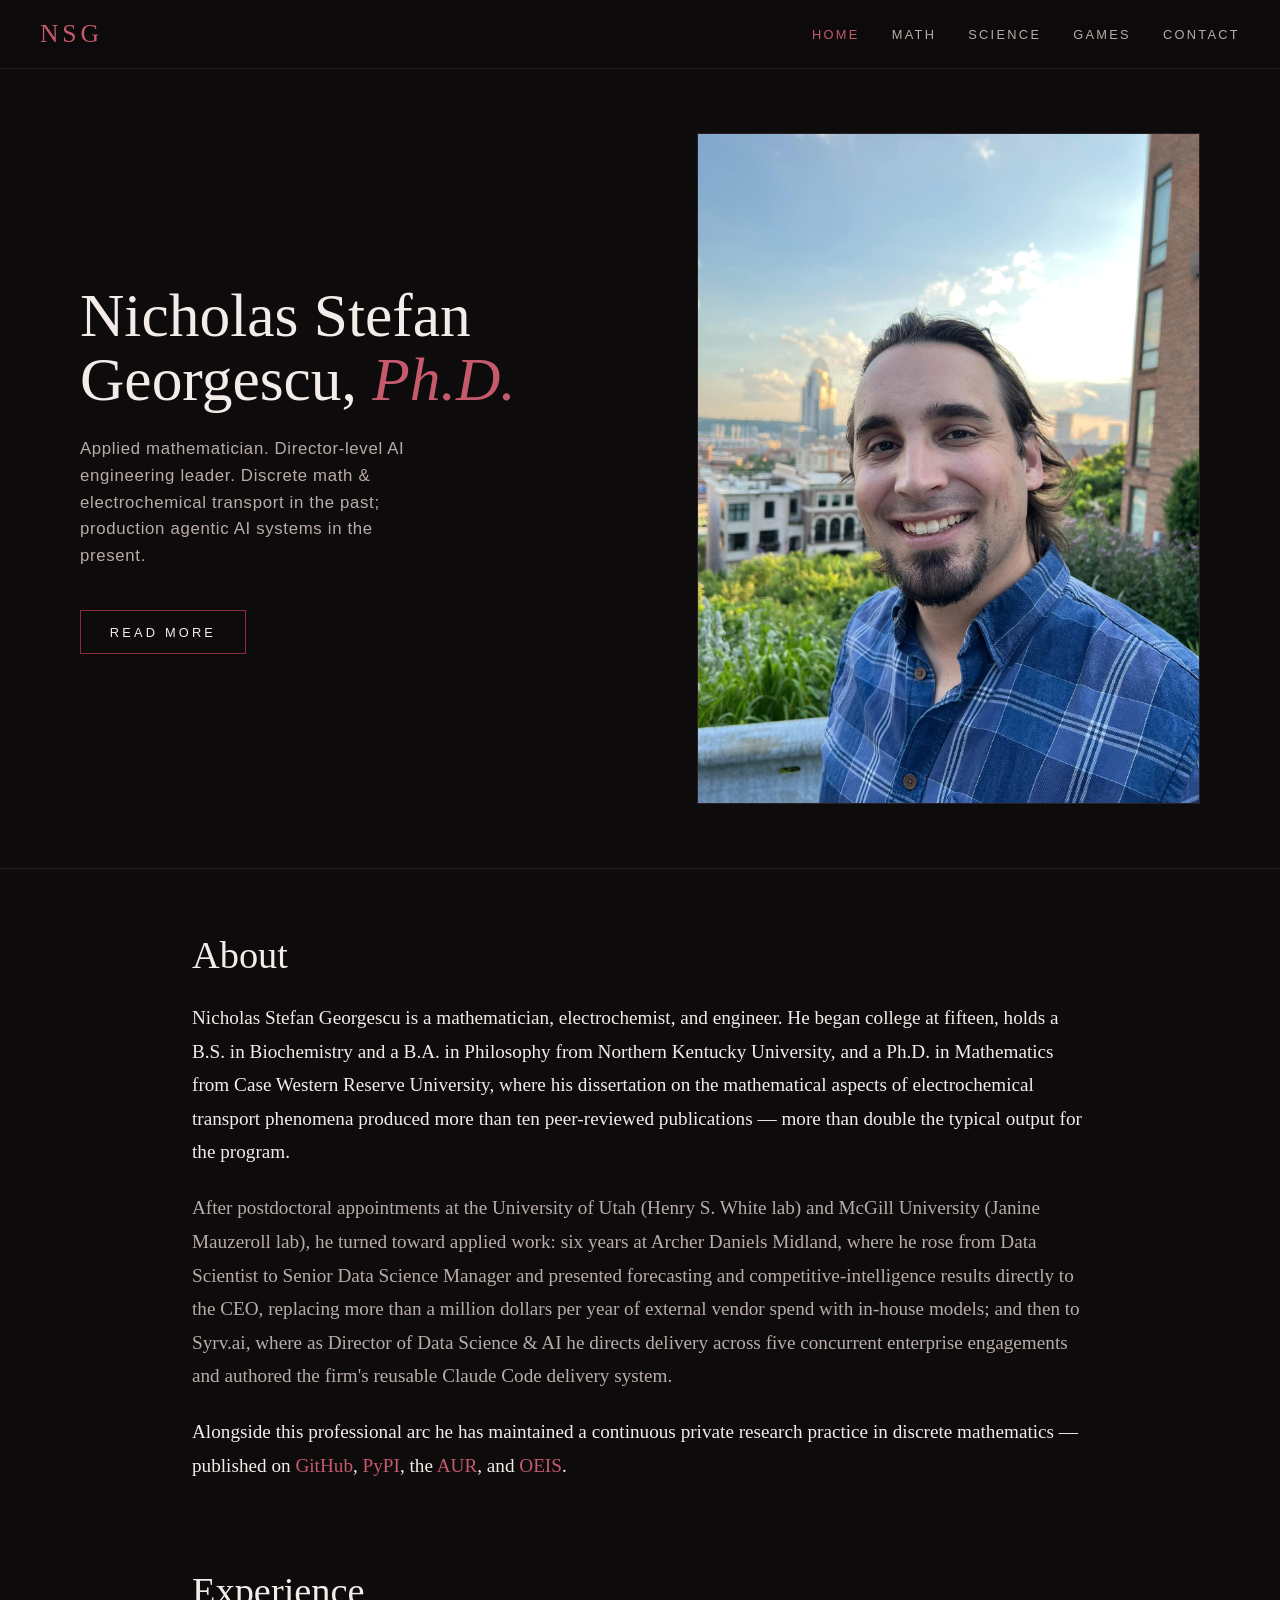
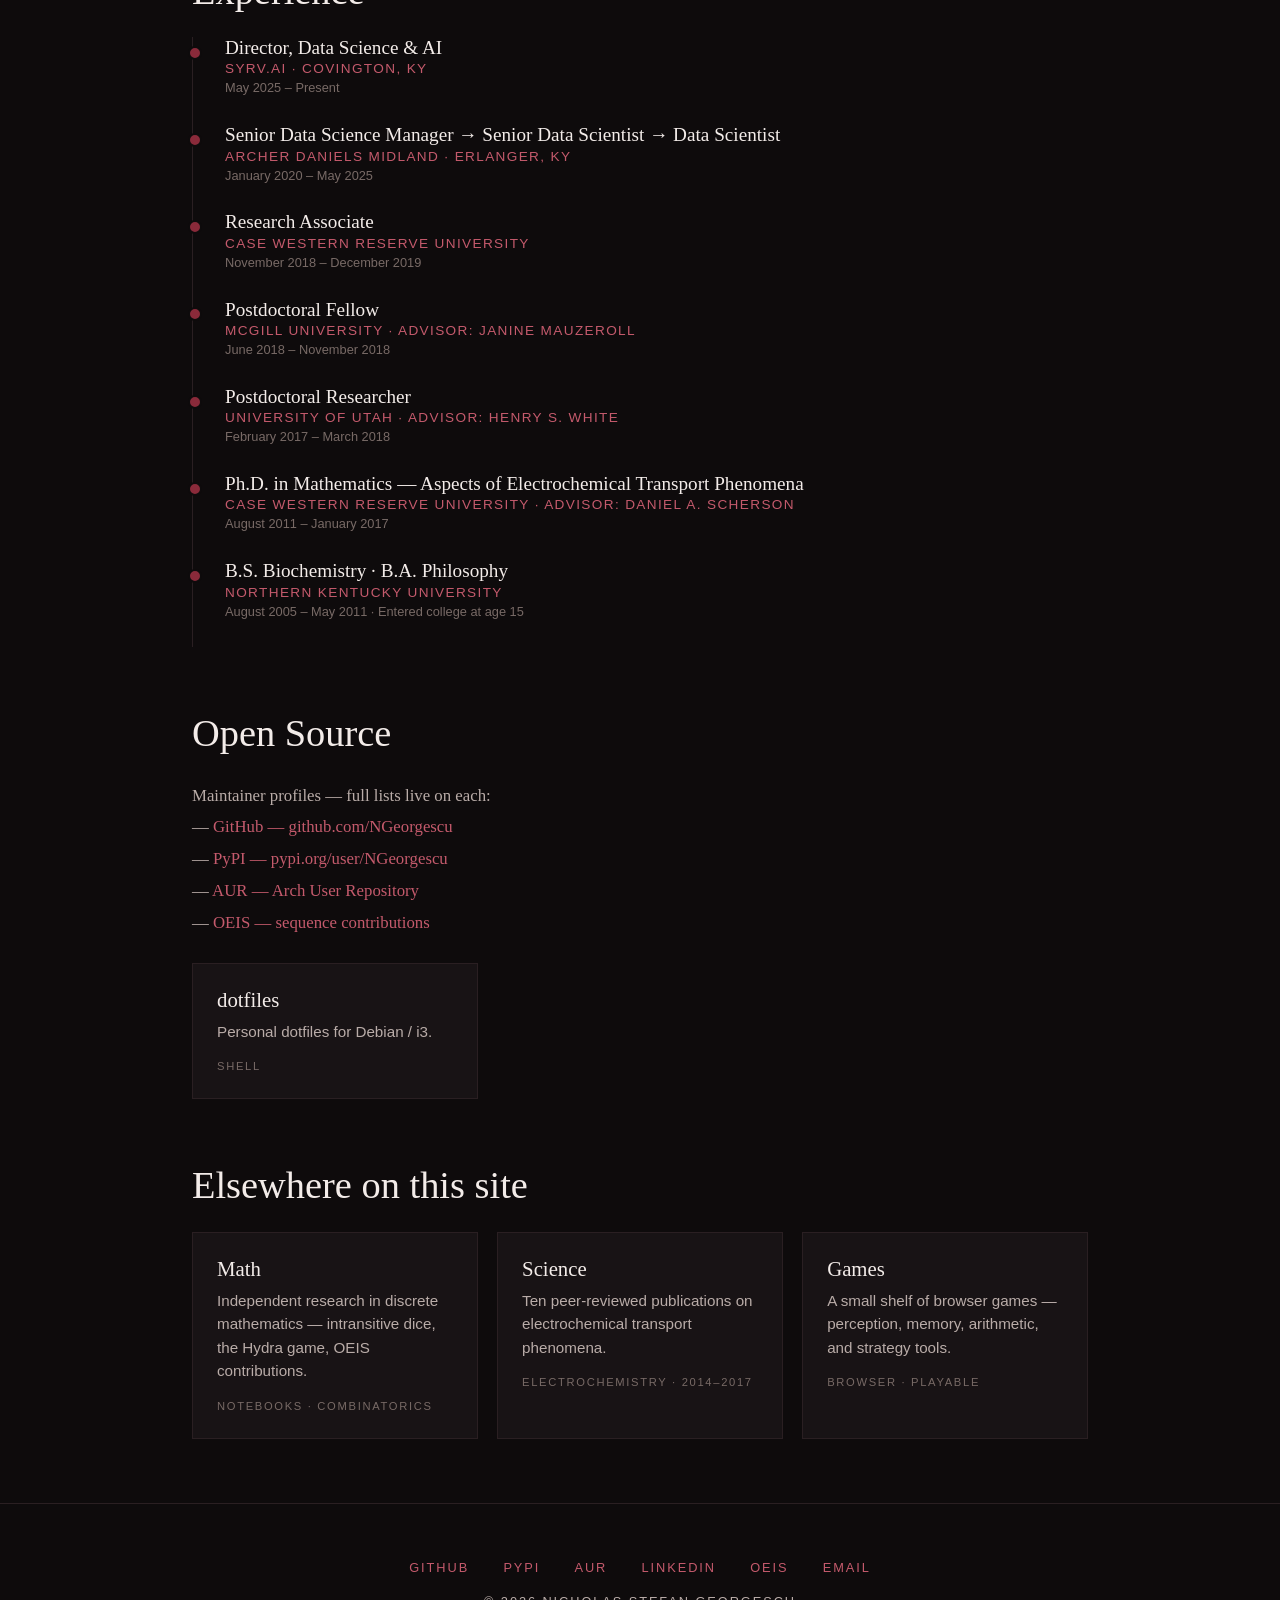
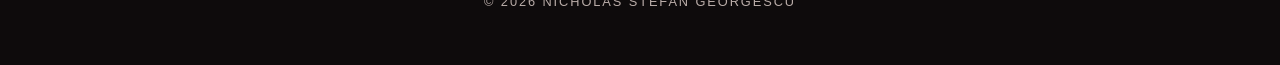
==== index.html @ 2b10d3ab "Restructure: front page = resume; math, science split to own pages - Front page is now hero + About " ====
<!DOCTYPE html>
<html lang="en">
<head>
<meta charset="UTF-8" />
<meta name="viewport" content="width=device-width, initial-scale=1.0" />
<title>Nicholas Stefan Georgescu, Ph.D.</title>
<link rel="stylesheet" href="style.css">
</head>
<body>

<nav class="top">
  <a href="/" class="logo">NSG</a>
  <ul>
    <li><a href="/" class="active">Home</a></li>
    <li><a href="math.html">Math</a></li>
    <li><a href="science.html">Science</a></li>
    <li><a href="games/">Games</a></li>
    <li><a href="#contact">Contact</a></li>
  </ul>
</nav>

<section class="hero">
  <div class="hero-text">
    <h1>Nicholas Stefan Georgescu, <em>Ph.D.</em></h1>
    <p class="tagline">
      Applied mathematician. Director-level AI engineering leader.
      Discrete math &amp; electrochemical transport in the past;
      production agentic AI systems in the present.
    </p>
    <a class="cta" href="#about">Read More</a>
  </div>
  <div class="hero-portrait"><img src="profile_pic_nsg.jpg" alt="Nicholas Stefan Georgescu"></div>
</section>

<section class="content bio" id="about">
  <h2 class="section-title">About</h2>
  <p>
    Nicholas Stefan Georgescu is a mathematician, electrochemist, and engineer.
    He began college at fifteen, holds a B.S. in Biochemistry and a B.A. in Philosophy
    from Northern Kentucky University, and a Ph.D. in Mathematics from Case Western
    Reserve University, where his dissertation on the mathematical aspects of
    electrochemical transport phenomena produced more than ten peer-reviewed
    publications &mdash; more than double the typical output for the program.
  </p>
  <p class="dim">
    After postdoctoral appointments at the University of Utah (Henry S.&nbsp;White lab)
    and McGill University (Janine Mauzeroll lab), he turned toward applied work:
    six years at Archer Daniels Midland, where he rose from Data Scientist to Senior
    Data Science Manager and presented forecasting and competitive-intelligence
    results directly to the CEO, replacing more than a million dollars per year of
    external vendor spend with in-house models; and then to Syrv.ai, where as
    Director of Data Science &amp; AI he directs delivery across five concurrent
    enterprise engagements and authored the firm's reusable Claude Code delivery system.
  </p>
  <p>
    Alongside this professional arc he has maintained a continuous private research
    practice in discrete mathematics &mdash; published on
    <a href="https://github.com/NGeorgescu">GitHub</a>,
    <a href="https://pypi.org/user/NGeorgescu/">PyPI</a>,
    the <a href="https://aur.archlinux.org/packages?SeB=m&K=NGeorgescu">AUR</a>,
    and <a href="https://oeis.org/wiki/User:Nicholas_Stefan_Georgescu">OEIS</a>.
  </p>
</section>

<section class="content" id="experience">
  <h2 class="section-title">Experience</h2>
  <div class="timeline">
    <div class="timeline-item">
      <div class="role">Director, Data Science &amp; AI</div>
      <div class="org">Syrv.ai · Covington, KY</div>
      <div class="when">May 2025 &ndash; Present</div>
    </div>
    <div class="timeline-item">
      <div class="role">Senior Data Science Manager &rarr; Senior Data Scientist &rarr; Data Scientist</div>
      <div class="org">Archer Daniels Midland · Erlanger, KY</div>
      <div class="when">January 2020 &ndash; May 2025</div>
    </div>
    <div class="timeline-item">
      <div class="role">Research Associate</div>
      <div class="org">Case Western Reserve University</div>
      <div class="when">November 2018 &ndash; December 2019</div>
    </div>
    <div class="timeline-item">
      <div class="role">Postdoctoral Fellow</div>
      <div class="org">McGill University · Advisor: Janine Mauzeroll</div>
      <div class="when">June 2018 &ndash; November 2018</div>
    </div>
    <div class="timeline-item">
      <div class="role">Postdoctoral Researcher</div>
      <div class="org">University of Utah · Advisor: Henry S. White</div>
      <div class="when">February 2017 &ndash; March 2018</div>
    </div>
    <div class="timeline-item">
      <div class="role">Ph.D. in Mathematics &mdash; Aspects of Electrochemical Transport Phenomena</div>
      <div class="org">Case Western Reserve University · Advisor: Daniel A. Scherson</div>
      <div class="when">August 2011 &ndash; January 2017</div>
    </div>
    <div class="timeline-item">
      <div class="role">B.S. Biochemistry · B.A. Philosophy</div>
      <div class="org">Northern Kentucky University</div>
      <div class="when">August 2005 &ndash; May 2011 · Entered college at age 15</div>
    </div>
  </div>
</section>

<section class="content" id="opensource">
  <h2 class="section-title">Open Source</h2>
  <p class="profiles">
    Maintainer profiles &mdash; full lists live on each:<br>
    &mdash; <a href="https://github.com/NGeorgescu">GitHub &mdash; github.com/NGeorgescu</a><br>
    &mdash; <a href="https://pypi.org/user/NGeorgescu/">PyPI &mdash; pypi.org/user/NGeorgescu</a><br>
    &mdash; <a href="https://aur.archlinux.org/packages?SeB=m&K=NGeorgescu">AUR &mdash; Arch User Repository</a><br>
    &mdash; <a href="https://oeis.org/wiki/User:Nicholas_Stefan_Georgescu">OEIS &mdash; sequence contributions</a>
  </p>
  <div class="cards">
    <div class="card"><h4><a href="https://github.com/NGeorgescu/dotfiles">dotfiles</a></h4><p>Personal dotfiles for Debian / i3.</p><span class="tag">Shell</span></div>
  </div>
</section>

<section class="content" id="elsewhere">
  <h2 class="section-title">Elsewhere on this site</h2>
  <div class="cards">
    <div class="card">
      <h4><a href="math.html">Math</a></h4>
      <p>Independent research in discrete mathematics &mdash; intransitive dice, the Hydra game, OEIS contributions.</p>
      <span class="tag">Notebooks · Combinatorics</span>
    </div>
    <div class="card">
      <h4><a href="science.html">Science</a></h4>
      <p>Ten peer-reviewed publications on electrochemical transport phenomena.</p>
      <span class="tag">Electrochemistry · 2014&ndash;2017</span>
    </div>
    <div class="card">
      <h4><a href="games/">Games</a></h4>
      <p>A small shelf of browser games &mdash; perception, memory, arithmetic, and strategy tools.</p>
      <span class="tag">Browser · Playable</span>
    </div>
  </div>
</section>

<footer id="contact">
  <div class="socials">
    <a href="https://github.com/NGeorgescu">GitHub</a>
    <a href="https://pypi.org/user/NGeorgescu/">PyPI</a>
    <a href="https://aur.archlinux.org/packages?SeB=m&K=NGeorgescu">AUR</a>
    <a href="https://www.linkedin.com/in/ngeorgescu/">LinkedIn</a>
    <a href="https://oeis.org/wiki/User:Nicholas_Stefan_Georgescu">OEIS</a>
    <a href="mailto:nsgeorgescu@gmail.com">Email</a>
  </div>
  <div>&copy; 2026 Nicholas Stefan Georgescu</div>
</footer>

</body>
</html>
---- style.css ----
:root {
  --bg: #0e0b0c;
  --bg-soft: #161112;
  --bg-card: #181315;
  --fg: #f3ece9;
  --fg-dim: #b9aca8;
  --fg-faint: #786a66;
  --accent: #8a2a3a;
  --accent-soft: #c45a6c;
  --rule: #2a1f22;
  --serif: "Cormorant Garamond", "EB Garamond", Georgia, serif;
  --sans: "Inter", "Helvetica Neue", Arial, sans-serif;
}
* { box-sizing: border-box; margin: 0; padding: 0; }
html { scroll-behavior: smooth; }
body { background: var(--bg); color: var(--fg); font-family: var(--sans); -webkit-font-smoothing: antialiased; }
a { color: var(--accent-soft); text-decoration: none; transition: color 0.15s; }
a:hover { color: var(--fg); }

/* NAV */
nav.top {
  position: sticky; top: 0; z-index: 10;
  display: flex; justify-content: space-between; align-items: center;
  padding: 1.2rem 2.5rem;
  background: rgba(14, 11, 12, 0.9);
  backdrop-filter: blur(10px);
  border-bottom: 1px solid var(--rule);
}
nav.top .logo { font-family: var(--serif); font-size: 1.6rem; letter-spacing: 0.15em; color: var(--accent-soft); }
nav.top ul { list-style: none; display: flex; gap: 2rem; }
nav.top ul a { color: var(--fg-dim); font-size: 0.8rem; text-transform: uppercase; letter-spacing: 0.18em; }
nav.top ul a:hover { color: var(--accent-soft); }
nav.top ul a.active { color: var(--accent-soft); }

/* HERO */
.hero {
  display: grid; grid-template-columns: 1.1fr 1fr;
  min-height: 88vh; align-items: center;
  padding: 4rem 5rem; gap: 4rem;
  border-bottom: 1px solid var(--rule);
}
.hero-text h1 {
  font-family: var(--serif); font-weight: 400;
  font-size: clamp(2.5rem, 4.8vw, 4.2rem); line-height: 1.05;
  margin-bottom: 1.5rem;
}
.hero-text h1 em { color: var(--accent-soft); font-style: italic; }
.tagline {
  font-size: 1.05rem; color: var(--fg-dim);
  letter-spacing: 0.04em; max-width: 38ch;
  margin-bottom: 2.5rem; line-height: 1.6;
}
.cta {
  display: inline-block; padding: 0.85rem 1.8rem;
  border: 1px solid var(--accent); color: var(--fg);
  font-size: 0.8rem; letter-spacing: 0.25em; text-transform: uppercase;
  transition: background 0.2s ease;
}
.cta:hover { background: var(--accent); color: var(--fg); }
.hero-portrait {
  position: relative; aspect-ratio: 3 / 4;
  background: linear-gradient(135deg, #1a1214 0%, #2a1820 100%);
  border: 1px solid var(--rule);
  overflow: hidden;
}
.hero-portrait img {
  width: 100%; height: 100%; object-fit: cover; display: block;
  filter: saturate(0.85) contrast(1.02);
}

/* PAGE HEADER (subpages) */
.page-header {
  max-width: 960px; margin: 0 auto;
  padding: 4rem 2rem 1rem;
}
.page-header h1 {
  font-family: var(--serif); font-weight: 400;
  font-size: clamp(2.2rem, 4vw, 3.2rem); line-height: 1.1;
}
.page-header .lede {
  font-family: var(--serif); font-size: 1.15rem;
  color: var(--fg-dim); margin-top: 1rem; line-height: 1.7;
  max-width: 60ch;
}

/* SECTIONS */
section.content { max-width: 960px; margin: 0 auto; padding: 4rem 2rem; }
section.content + section.content { padding-top: 0; }
h2.section-title { font-family: var(--serif); font-weight: 400; font-size: 2.4rem; margin-bottom: 1.5rem; line-height: 1.15; }
h3.sub-title { font-family: var(--serif); font-weight: 400; font-size: 1.5rem; margin: 2.5rem 0 1rem; color: var(--fg); }

.bio p {
  font-family: var(--serif); font-size: 1.2rem; line-height: 1.75;
  color: var(--fg); margin-bottom: 1.4rem;
}
.bio p.dim { color: var(--fg-dim); }

/* CARDS */
.cards { display: grid; grid-template-columns: repeat(auto-fill, minmax(260px, 1fr)); gap: 1.2rem; margin-top: 1.5rem; }
.card {
  background: var(--bg-card); border: 1px solid var(--rule);
  padding: 1.5rem; transition: border-color 0.2s;
}
.card:hover { border-color: var(--accent); }
.card h4 { font-family: var(--serif); font-size: 1.3rem; font-weight: 500; margin-bottom: 0.5rem; }
.card h4 a { color: var(--fg); }
.card h4 a:hover { color: var(--accent-soft); }
.card p { color: var(--fg-dim); font-size: 0.95rem; line-height: 1.55; margin-bottom: 0.8rem; }
.card .tag { font-size: 0.7rem; letter-spacing: 0.15em; text-transform: uppercase; color: var(--fg-faint); }

/* PUBLICATIONS */
ol.pubs { list-style: none; counter-reset: pubs; }
ol.pubs li {
  counter-increment: pubs;
  padding: 1.1rem 0 1.1rem 3rem;
  border-bottom: 1px solid var(--rule);
  position: relative;
  font-family: var(--serif); font-size: 1.02rem; line-height: 1.6;
  color: var(--fg-dim);
}
ol.pubs li::before {
  content: counter(pubs, decimal-leading-zero);
  position: absolute; left: 0; top: 1.25rem;
  font-family: var(--sans); font-size: 0.75rem;
  color: var(--accent-soft); letter-spacing: 0.15em;
}
ol.pubs li .title { color: var(--fg); font-style: italic; }
ol.pubs li .venue { color: var(--accent-soft); }

/* TIMELINE */
.timeline { border-left: 1px solid var(--rule); padding-left: 2rem; margin-top: 1.5rem; }
.timeline-item { padding-bottom: 1.8rem; position: relative; }
.timeline-item::before {
  content: ""; position: absolute; left: -2.32rem; top: 0.55rem;
  width: 10px; height: 10px; border-radius: 50%;
  background: var(--accent); border: 2px solid var(--bg);
}
.timeline-item .role { font-family: var(--serif); font-size: 1.2rem; color: var(--fg); }
.timeline-item .org { color: var(--accent-soft); font-size: 0.85rem; letter-spacing: 0.1em; text-transform: uppercase; margin-top: 0.15rem; }
.timeline-item .when { color: var(--fg-faint); font-size: 0.8rem; margin-top: 0.25rem; }

/* PROFILE LINE LIST */
.profiles {
  font-family: var(--serif); font-size: 1.05rem;
  color: var(--fg-dim); line-height: 1.9;
}
.profiles a { color: var(--accent-soft); }
.profiles a:hover { color: var(--fg); }

/* FOOTER */
footer { padding: 3.5rem 2rem; text-align: center; color: var(--fg-dim);
         font-size: 0.8rem; letter-spacing: 0.15em; text-transform: uppercase;
         border-top: 1px solid var(--rule); }
footer .socials { margin-bottom: 1.2rem; }
footer .socials a { margin: 0 0.9rem; }

@media (max-width: 800px) {
  .hero { grid-template-columns: 1fr; padding: 3rem 1.5rem; }
  .hero-portrait { aspect-ratio: 4 / 5; }
  nav.top { padding: 1rem 1.5rem; flex-wrap: wrap; gap: 0.5rem; }
  nav.top ul { gap: 0.9rem; }
  nav.top ul a { font-size: 0.65rem; }
  section.content { padding: 3rem 1.5rem; }
  .page-header { padding: 3rem 1.5rem 0.5rem; }
  h2.section-title { font-size: 1.8rem; }
}
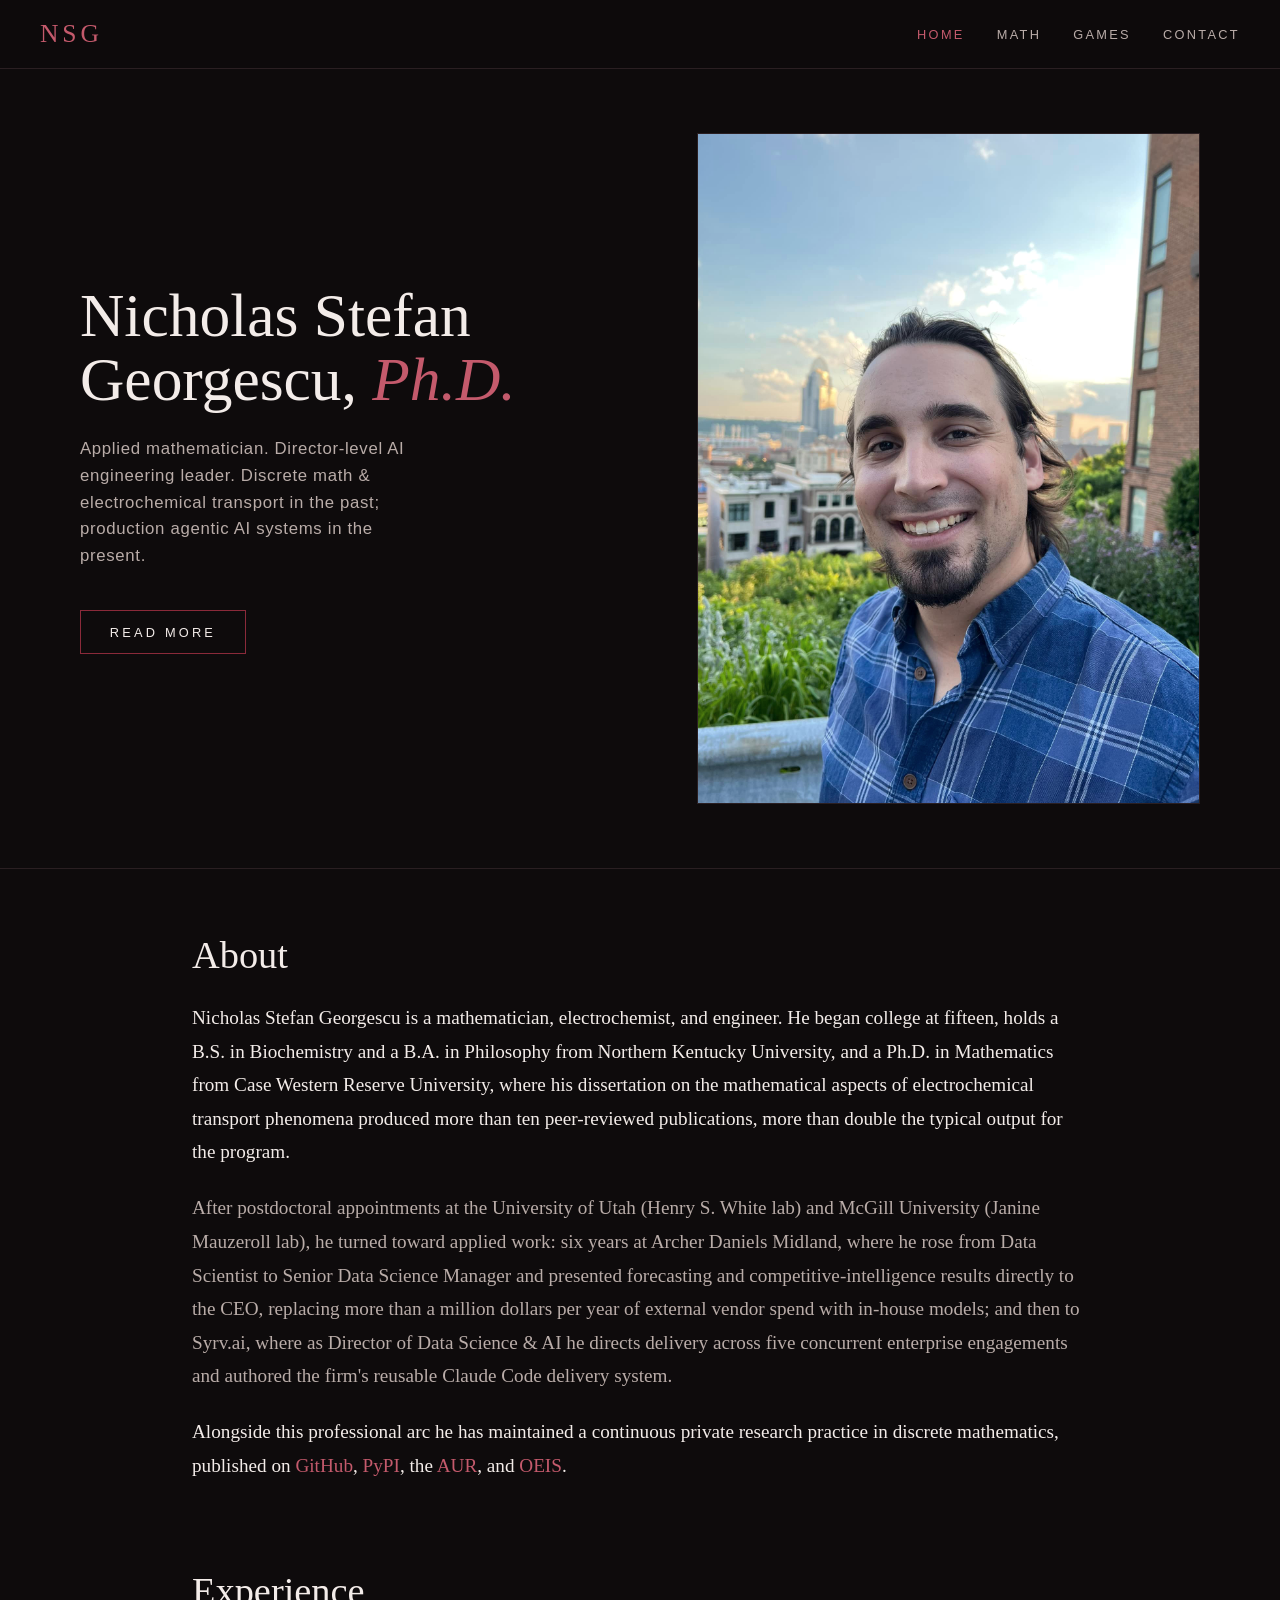
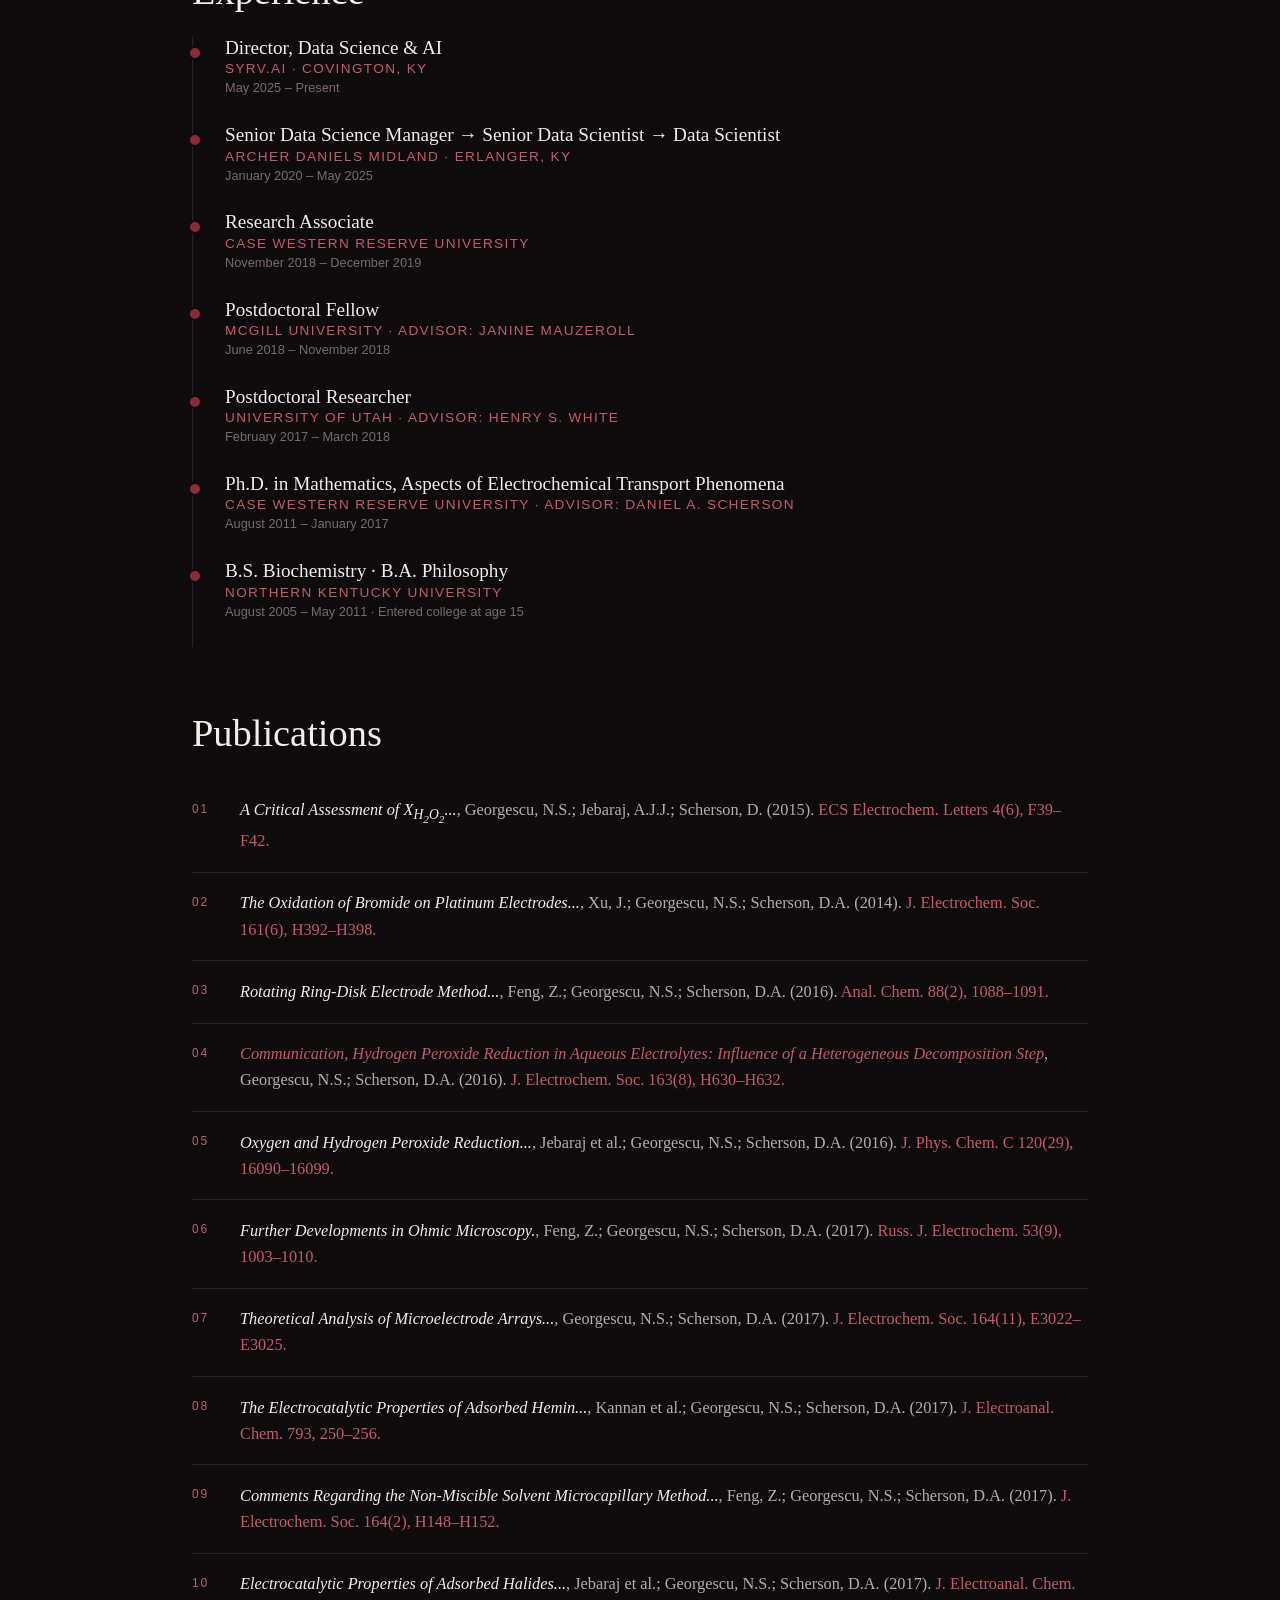
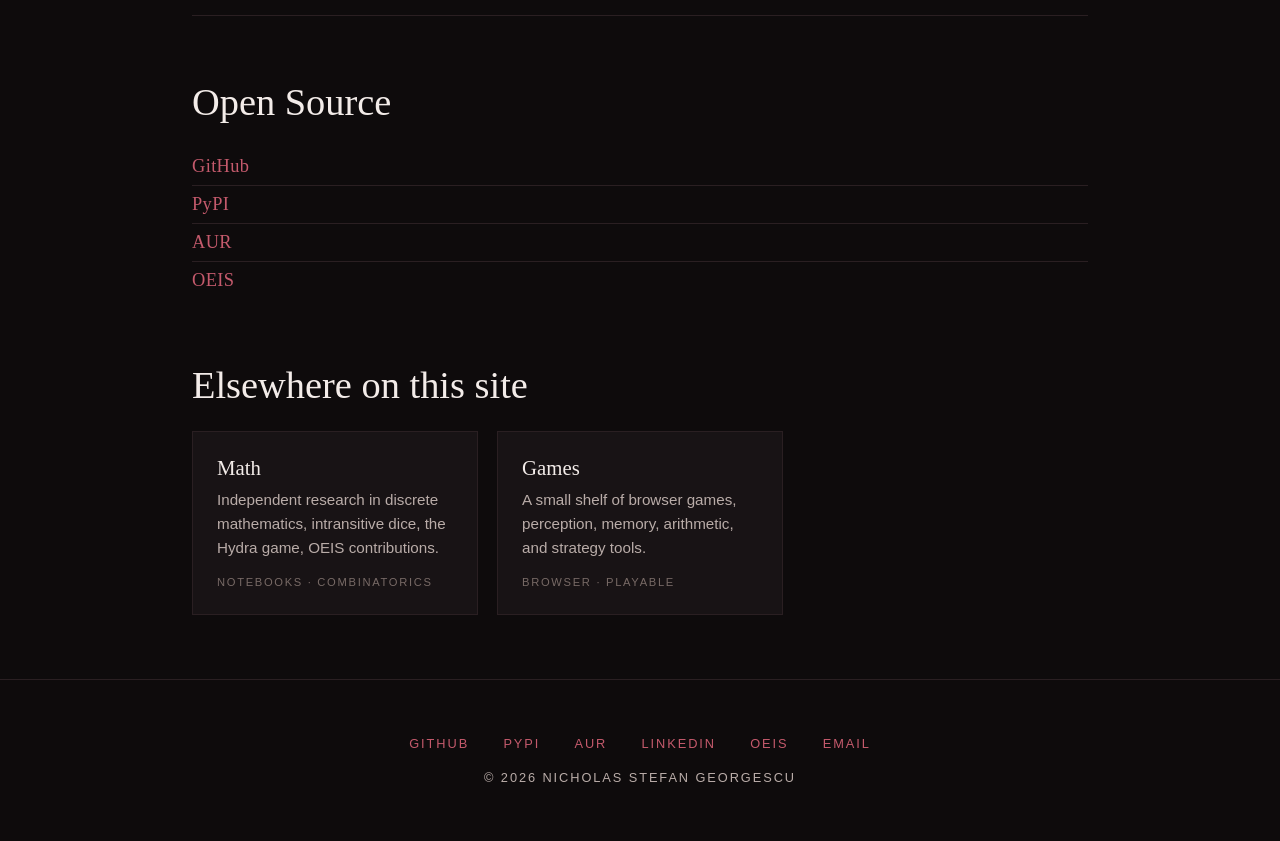
==== commit c2b0d38d: "Home: strip em dashes, add publications, drop dotfiles + Science page - Replace em dashes in home-pa" ====
--- a/index.html
+++ b/index.html
@@ -13,7 +13,6 @@
   <ul>
     <li><a href="/" class="active">Home</a></li>
     <li><a href="math.html">Math</a></li>
-    <li><a href="science.html">Science</a></li>
     <li><a href="games/">Games</a></li>
     <li><a href="#contact">Contact</a></li>
   </ul>
@@ -40,7 +39,7 @@
     from Northern Kentucky University, and a Ph.D. in Mathematics from Case Western
     Reserve University, where his dissertation on the mathematical aspects of
     electrochemical transport phenomena produced more than ten peer-reviewed
-    publications &mdash; more than double the typical output for the program.
+    publications, more than double the typical output for the program.
   </p>
   <p class="dim">
     After postdoctoral appointments at the University of Utah (Henry S.&nbsp;White lab)
@@ -54,7 +53,7 @@
   </p>
   <p>
     Alongside this professional arc he has maintained a continuous private research
-    practice in discrete mathematics &mdash; published on
+    practice in discrete mathematics, published on
     <a href="https://github.com/NGeorgescu">GitHub</a>,
     <a href="https://pypi.org/user/NGeorgescu/">PyPI</a>,
     the <a href="https://aur.archlinux.org/packages?SeB=m&K=NGeorgescu">AUR</a>,
@@ -91,7 +90,7 @@
       <div class="when">February 2017 &ndash; March 2018</div>
     </div>
     <div class="timeline-item">
-      <div class="role">Ph.D. in Mathematics &mdash; Aspects of Electrochemical Transport Phenomena</div>
+      <div class="role">Ph.D. in Mathematics, Aspects of Electrochemical Transport Phenomena</div>
       <div class="org">Case Western Reserve University · Advisor: Daniel A. Scherson</div>
       <div class="when">August 2011 &ndash; January 2017</div>
     </div>
@@ -103,18 +102,30 @@
   </div>
 </section>
 
+<section class="content" id="publications">
+  <h2 class="section-title">Publications</h2>
+  <ol class="pubs">
+    <li><span class="title">A Critical Assessment of X<sub>H<sub>2</sub>O<sub>2</sub></sub>...</span>, Georgescu, N.S.; Jebaraj, A.J.J.; Scherson, D. (2015). <span class="venue">ECS Electrochem. Letters 4(6), F39&ndash;F42.</span></li>
+    <li><span class="title">The Oxidation of Bromide on Platinum Electrodes...</span>, Xu, J.; Georgescu, N.S.; Scherson, D.A. (2014). <span class="venue">J. Electrochem. Soc. 161(6), H392&ndash;H398.</span></li>
+    <li><span class="title">Rotating Ring-Disk Electrode Method...</span>, Feng, Z.; Georgescu, N.S.; Scherson, D.A. (2016). <span class="venue">Anal. Chem. 88(2), 1088&ndash;1091.</span></li>
+    <li><span class="title"><a href="https://doi.org/10.1149/2.0211608jes">Communication, Hydrogen Peroxide Reduction in Aqueous Electrolytes: Influence of a Heterogeneous Decomposition Step</a></span>, Georgescu, N.S.; Scherson, D.A. (2016). <span class="venue">J. Electrochem. Soc. 163(8), H630&ndash;H632.</span></li>
+    <li><span class="title">Oxygen and Hydrogen Peroxide Reduction...</span>, Jebaraj et al.; Georgescu, N.S.; Scherson, D.A. (2016). <span class="venue">J. Phys. Chem. C 120(29), 16090&ndash;16099.</span></li>
+    <li><span class="title">Further Developments in Ohmic Microscopy.</span>, Feng, Z.; Georgescu, N.S.; Scherson, D.A. (2017). <span class="venue">Russ. J. Electrochem. 53(9), 1003&ndash;1010.</span></li>
+    <li><span class="title">Theoretical Analysis of Microelectrode Arrays...</span>, Georgescu, N.S.; Scherson, D.A. (2017). <span class="venue">J. Electrochem. Soc. 164(11), E3022&ndash;E3025.</span></li>
+    <li><span class="title">The Electrocatalytic Properties of Adsorbed Hemin...</span>, Kannan et al.; Georgescu, N.S.; Scherson, D.A. (2017). <span class="venue">J. Electroanal. Chem. 793, 250&ndash;256.</span></li>
+    <li><span class="title">Comments Regarding the Non-Miscible Solvent Microcapillary Method...</span>, Feng, Z.; Georgescu, N.S.; Scherson, D.A. (2017). <span class="venue">J. Electrochem. Soc. 164(2), H148&ndash;H152.</span></li>
+    <li><span class="title">Electrocatalytic Properties of Adsorbed Halides...</span>, Jebaraj et al.; Georgescu, N.S.; Scherson, D.A. (2017). <span class="venue">J. Electroanal. Chem.</span></li>
+  </ol>
+</section>
+
 <section class="content" id="opensource">
   <h2 class="section-title">Open Source</h2>
-  <p class="profiles">
-    Maintainer profiles &mdash; full lists live on each:<br>
-    &mdash; <a href="https://github.com/NGeorgescu">GitHub &mdash; github.com/NGeorgescu</a><br>
-    &mdash; <a href="https://pypi.org/user/NGeorgescu/">PyPI &mdash; pypi.org/user/NGeorgescu</a><br>
-    &mdash; <a href="https://aur.archlinux.org/packages?SeB=m&K=NGeorgescu">AUR &mdash; Arch User Repository</a><br>
-    &mdash; <a href="https://oeis.org/wiki/User:Nicholas_Stefan_Georgescu">OEIS &mdash; sequence contributions</a>
-  </p>
-  <div class="cards">
-    <div class="card"><h4><a href="https://github.com/NGeorgescu/dotfiles">dotfiles</a></h4><p>Personal dotfiles for Debian / i3.</p><span class="tag">Shell</span></div>
-  </div>
+  <ul class="profiles">
+    <li><a href="https://github.com/NGeorgescu">GitHub</a></li>
+    <li><a href="https://pypi.org/user/NGeorgescu/">PyPI</a></li>
+    <li><a href="https://aur.archlinux.org/packages?SeB=m&K=NGeorgescu">AUR</a></li>
+    <li><a href="https://oeis.org/wiki/User:Nicholas_Stefan_Georgescu">OEIS</a></li>
+  </ul>
 </section>
 
 <section class="content" id="elsewhere">
@@ -122,17 +133,12 @@
   <div class="cards">
     <div class="card">
       <h4><a href="math.html">Math</a></h4>
-      <p>Independent research in discrete mathematics &mdash; intransitive dice, the Hydra game, OEIS contributions.</p>
+      <p>Independent research in discrete mathematics, intransitive dice, the Hydra game, OEIS contributions.</p>
       <span class="tag">Notebooks · Combinatorics</span>
     </div>
     <div class="card">
-      <h4><a href="science.html">Science</a></h4>
-      <p>Ten peer-reviewed publications on electrochemical transport phenomena.</p>
-      <span class="tag">Electrochemistry · 2014&ndash;2017</span>
-    </div>
-    <div class="card">
       <h4><a href="games/">Games</a></h4>
-      <p>A small shelf of browser games &mdash; perception, memory, arithmetic, and strategy tools.</p>
+      <p>A small shelf of browser games, perception, memory, arithmetic, and strategy tools.</p>
       <span class="tag">Browser · Playable</span>
     </div>
   </div>
--- a/style.css
+++ b/style.css
@@ -140,12 +140,21 @@
 .timeline-item .when { color: var(--fg-faint); font-size: 0.8rem; margin-top: 0.25rem; }
 
 /* PROFILE LINE LIST */
-.profiles {
+ul.profiles { list-style: none; margin-top: 1rem; }
+ul.profiles li {
+  font-family: var(--serif); font-size: 1.15rem;
+  padding: 0.5rem 0;
+  border-bottom: 1px solid var(--rule);
+}
+ul.profiles li:last-child { border-bottom: none; }
+ul.profiles a { color: var(--accent-soft); letter-spacing: 0.02em; }
+ul.profiles a:hover { color: var(--fg); }
+p.profiles {
   font-family: var(--serif); font-size: 1.05rem;
   color: var(--fg-dim); line-height: 1.9;
 }
-.profiles a { color: var(--accent-soft); }
-.profiles a:hover { color: var(--fg); }
+p.profiles a { color: var(--accent-soft); }
+p.profiles a:hover { color: var(--fg); }
 
 /* FOOTER */
 footer { padding: 3.5rem 2rem; text-align: center; color: var(--fg-dim);
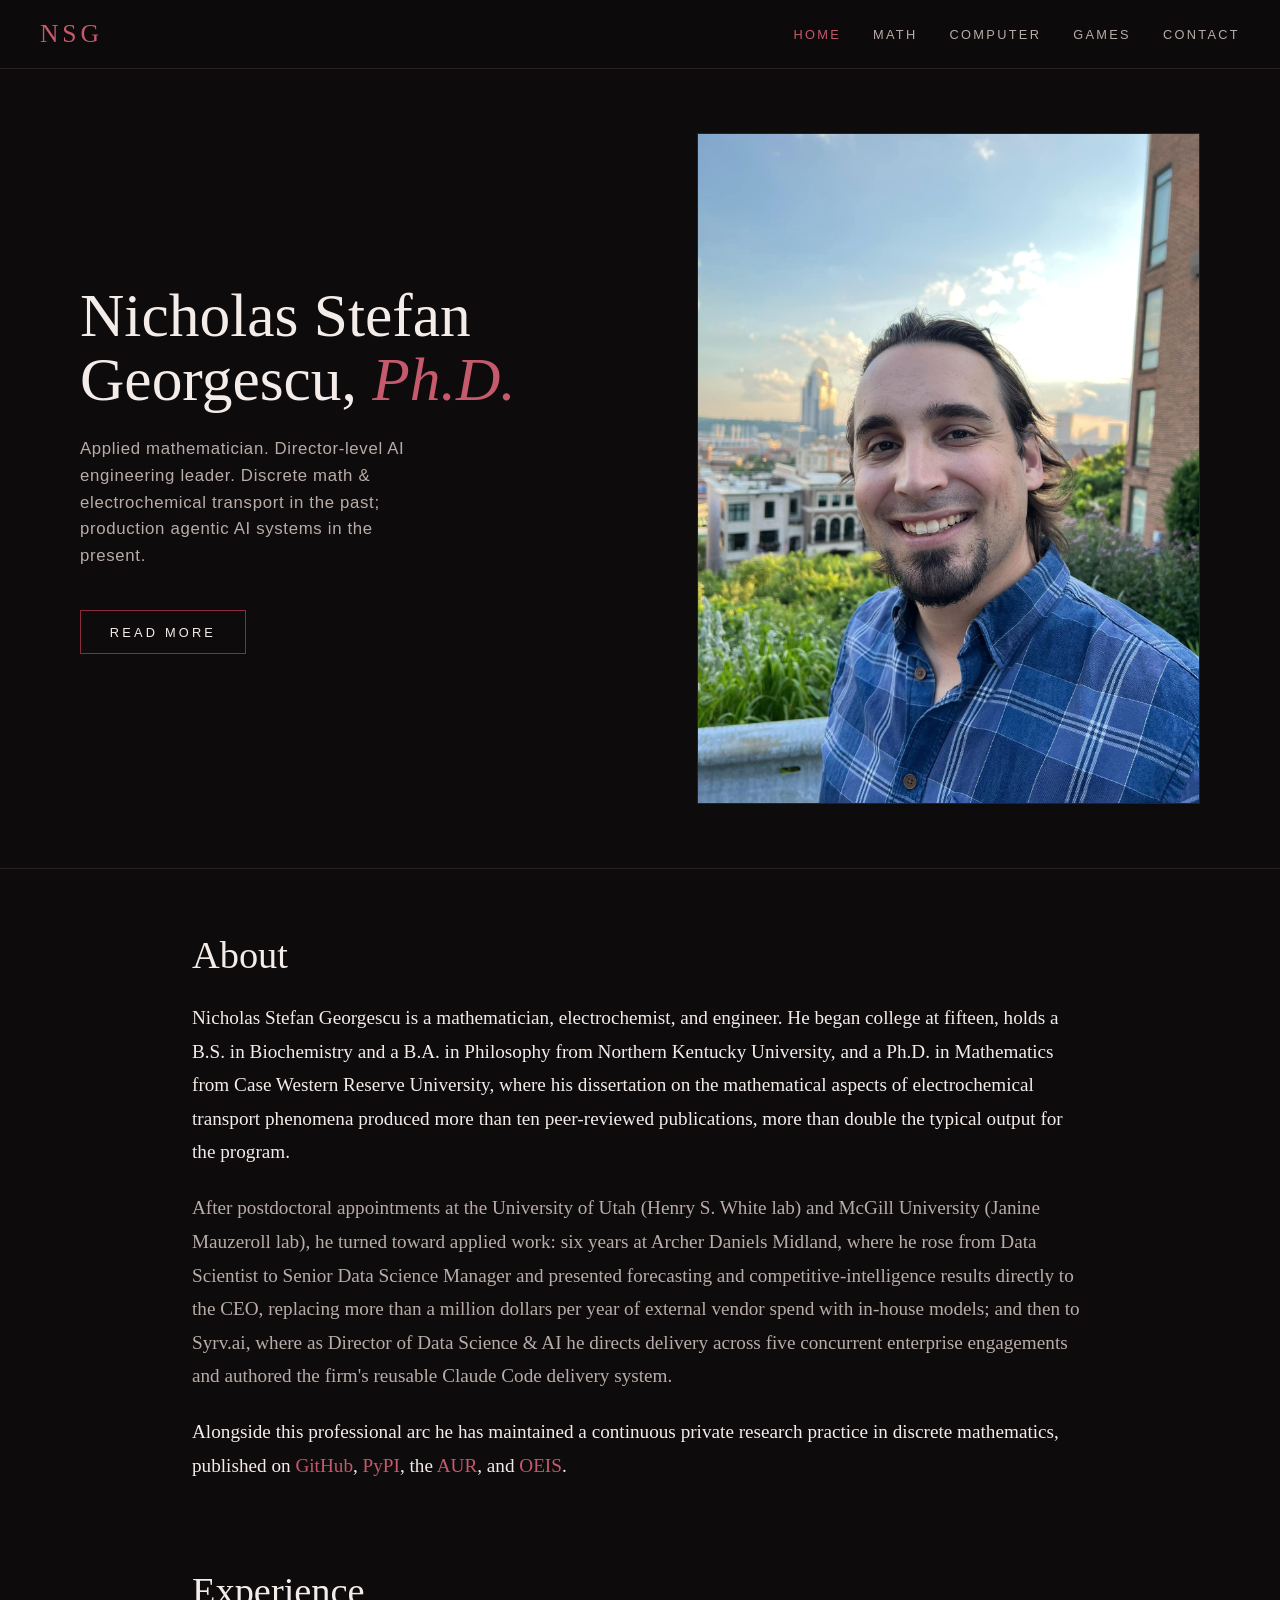
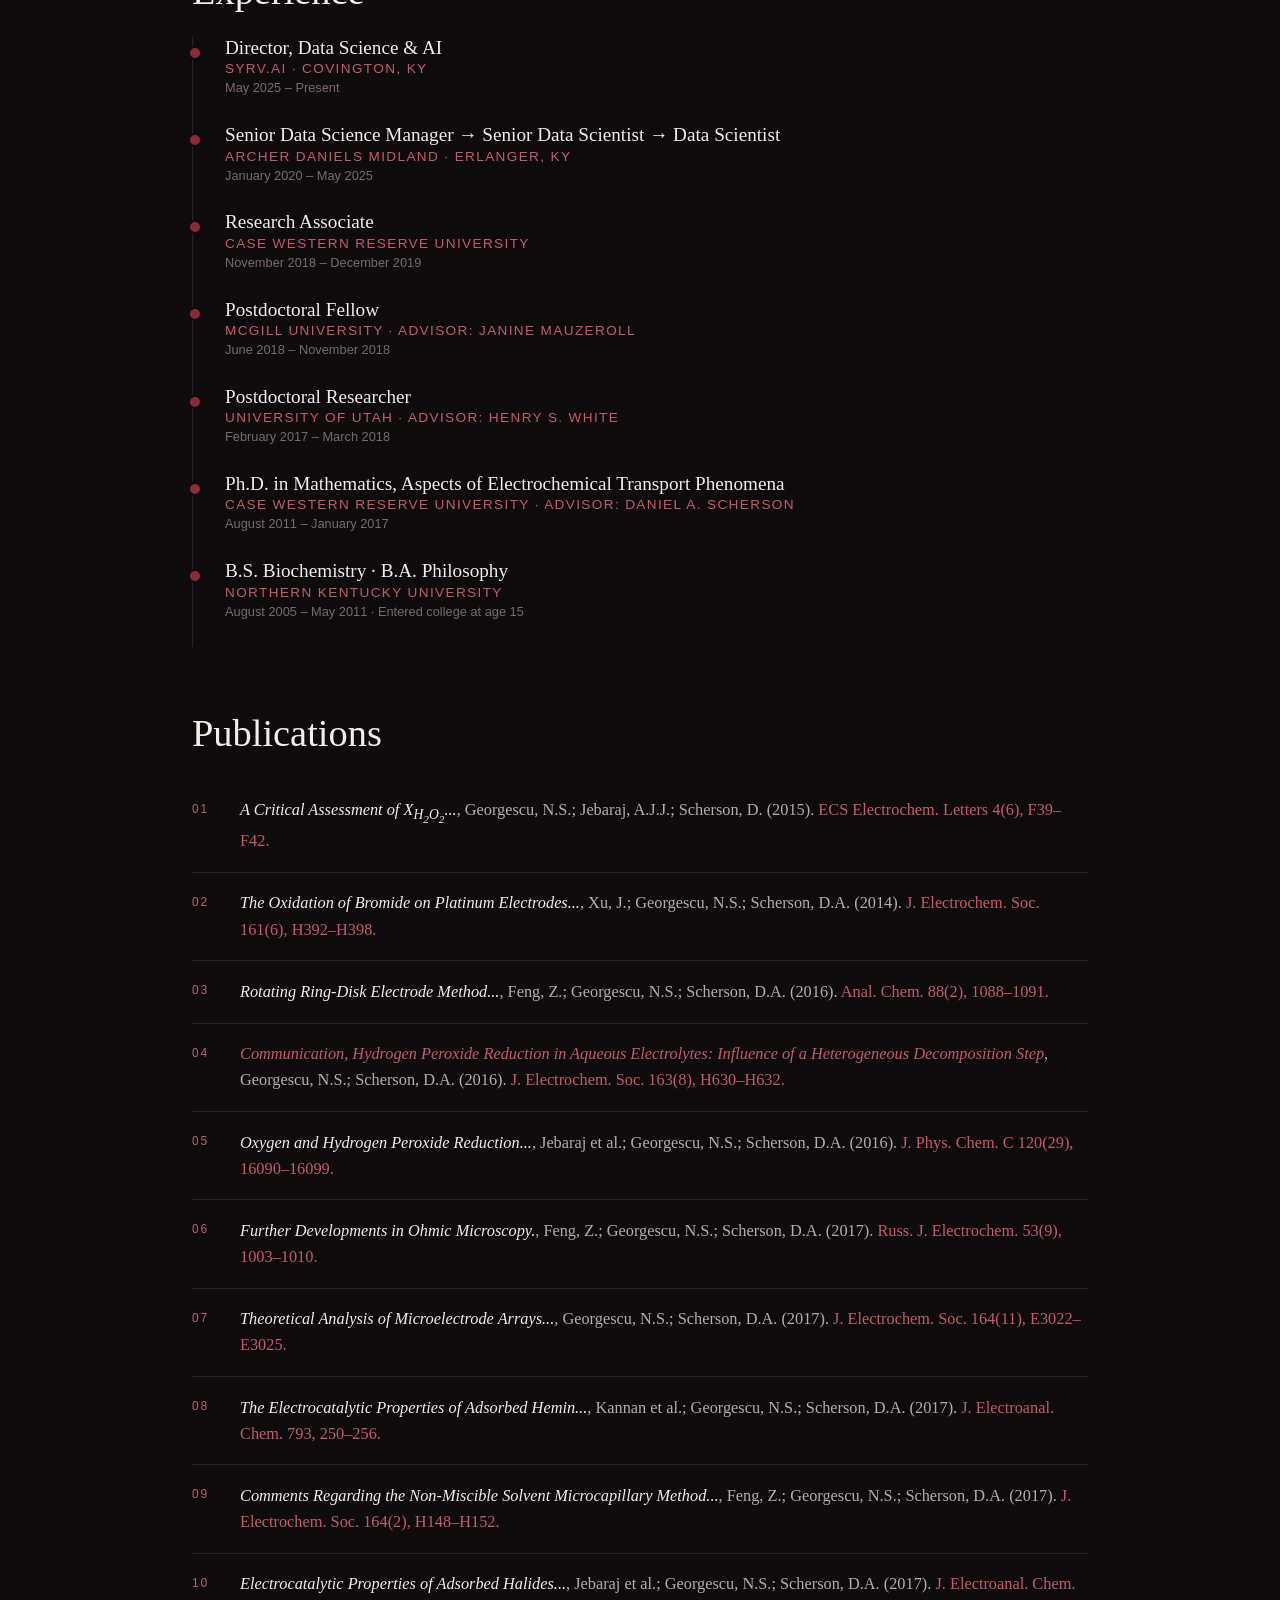
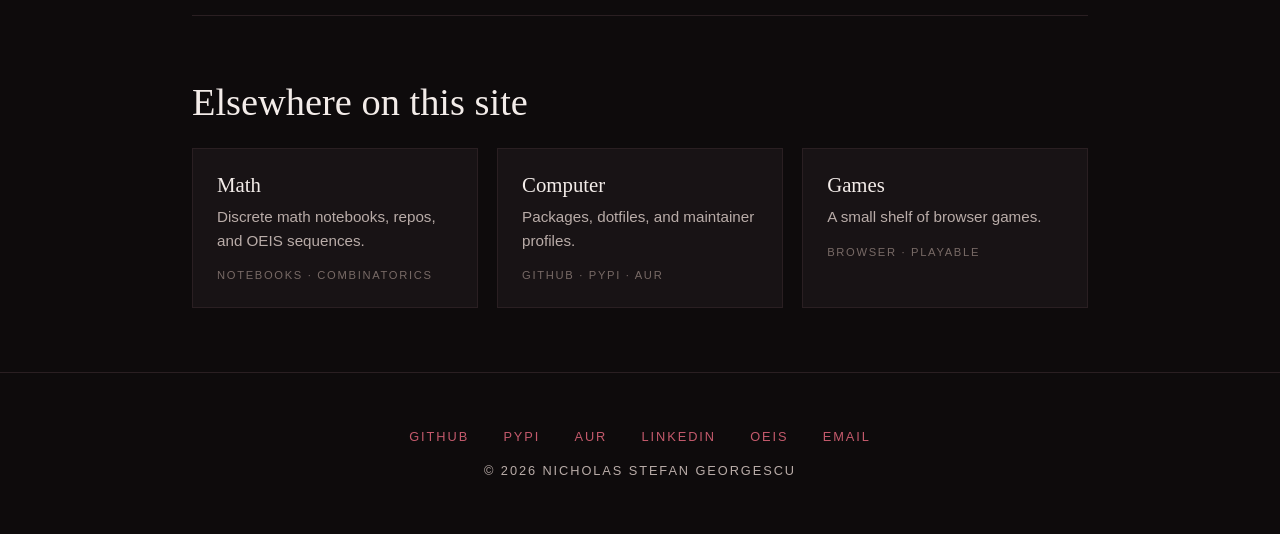
==== commit 12a947b3: "Add Computer subpage; move dotfiles + open-source profiles off home New computer.html holds the dotf" ====
--- a/index.html
+++ b/index.html
@@ -13,6 +13,7 @@
   <ul>
     <li><a href="/" class="active">Home</a></li>
     <li><a href="math.html">Math</a></li>
+    <li><a href="computer.html">Computer</a></li>
     <li><a href="games/">Games</a></li>
     <li><a href="#contact">Contact</a></li>
   </ul>
@@ -118,27 +119,22 @@
   </ol>
 </section>
 
-<section class="content" id="opensource">
-  <h2 class="section-title">Open Source</h2>
-  <ul class="profiles">
-    <li><a href="https://github.com/NGeorgescu">GitHub</a></li>
-    <li><a href="https://pypi.org/user/NGeorgescu/">PyPI</a></li>
-    <li><a href="https://aur.archlinux.org/packages?SeB=m&K=NGeorgescu">AUR</a></li>
-    <li><a href="https://oeis.org/wiki/User:Nicholas_Stefan_Georgescu">OEIS</a></li>
-  </ul>
-</section>
-
 <section class="content" id="elsewhere">
   <h2 class="section-title">Elsewhere on this site</h2>
   <div class="cards">
     <div class="card">
       <h4><a href="math.html">Math</a></h4>
-      <p>Independent research in discrete mathematics, intransitive dice, the Hydra game, OEIS contributions.</p>
+      <p>Discrete math notebooks, repos, and OEIS sequences.</p>
       <span class="tag">Notebooks · Combinatorics</span>
     </div>
     <div class="card">
+      <h4><a href="computer.html">Computer</a></h4>
+      <p>Packages, dotfiles, and maintainer profiles.</p>
+      <span class="tag">GitHub · PyPI · AUR</span>
+    </div>
+    <div class="card">
       <h4><a href="games/">Games</a></h4>
-      <p>A small shelf of browser games, perception, memory, arithmetic, and strategy tools.</p>
+      <p>A small shelf of browser games.</p>
       <span class="tag">Browser · Playable</span>
     </div>
   </div>
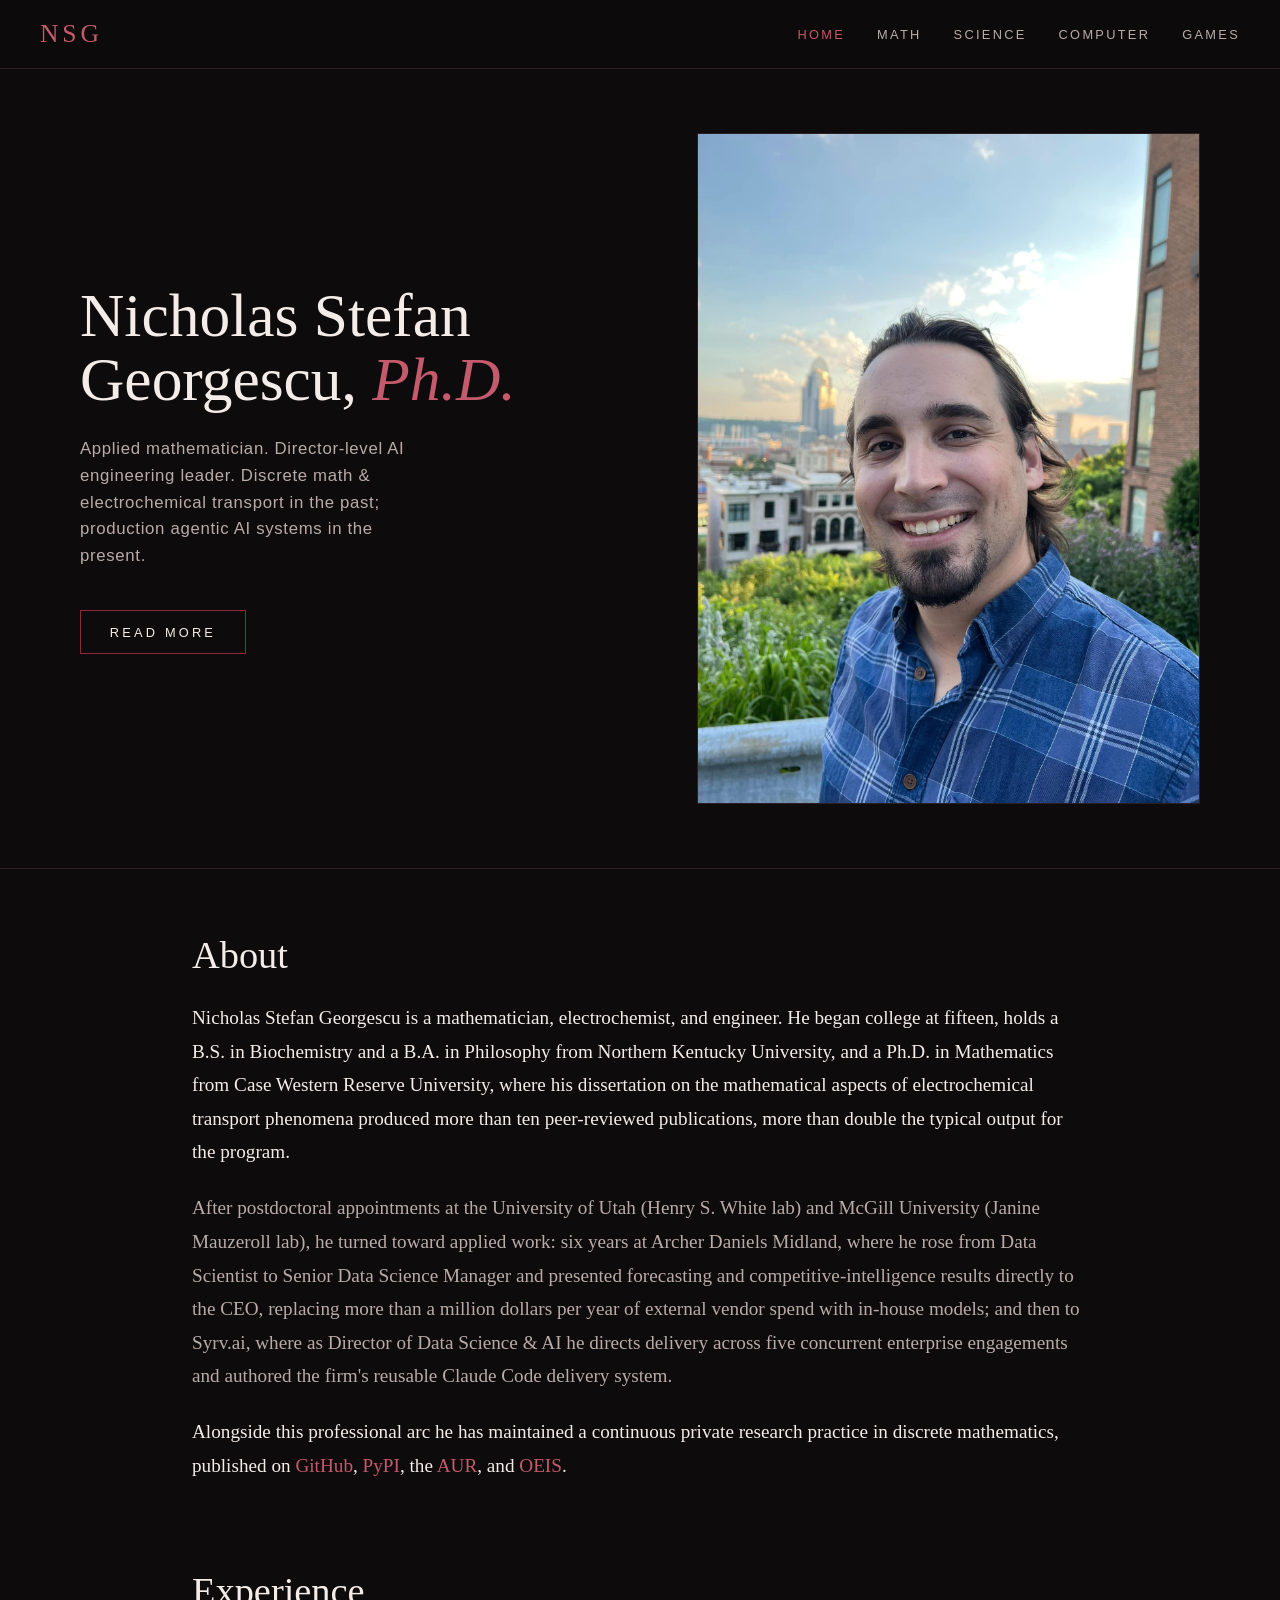
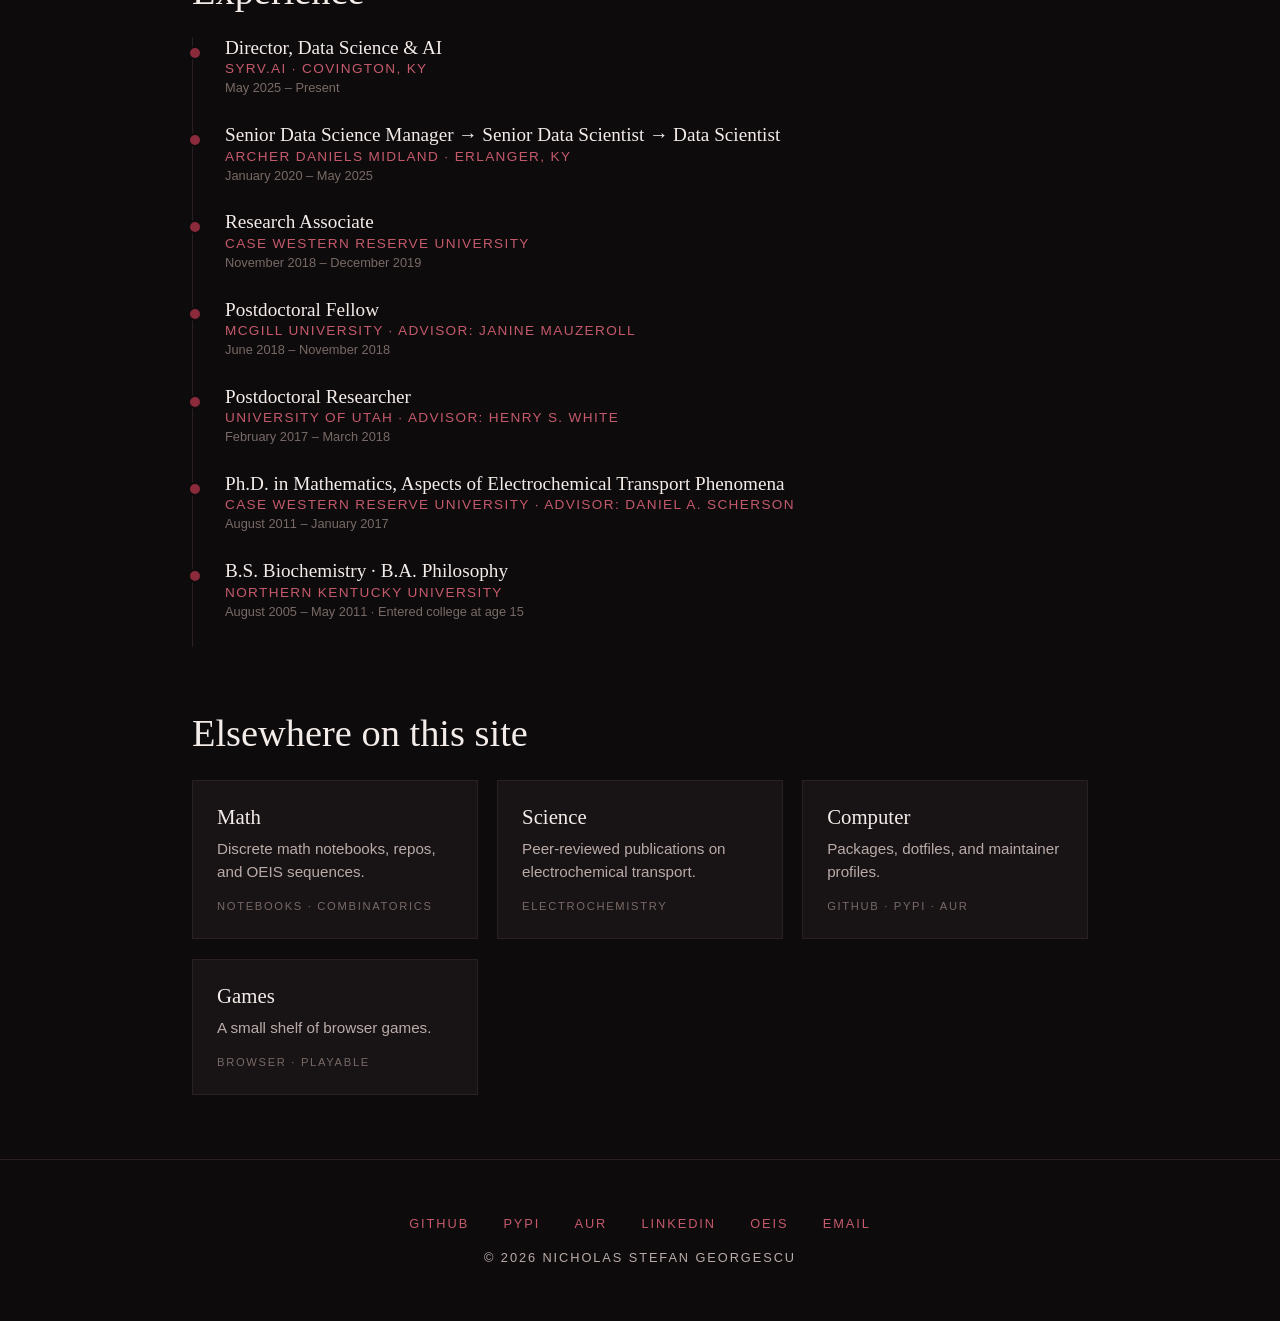
==== commit fca6261c: "Rebuild Science page with expanded pub list; move pubs off home - Move publications off the home pag" ====
--- a/index.html
+++ b/index.html
@@ -13,9 +13,9 @@
   <ul>
     <li><a href="/" class="active">Home</a></li>
     <li><a href="math.html">Math</a></li>
+    <li><a href="science.html">Science</a></li>
     <li><a href="computer.html">Computer</a></li>
     <li><a href="games/">Games</a></li>
-    <li><a href="#contact">Contact</a></li>
   </ul>
 </nav>
 
@@ -103,22 +103,6 @@
   </div>
 </section>
 
-<section class="content" id="publications">
-  <h2 class="section-title">Publications</h2>
-  <ol class="pubs">
-    <li><span class="title">A Critical Assessment of X<sub>H<sub>2</sub>O<sub>2</sub></sub>...</span>, Georgescu, N.S.; Jebaraj, A.J.J.; Scherson, D. (2015). <span class="venue">ECS Electrochem. Letters 4(6), F39&ndash;F42.</span></li>
-    <li><span class="title">The Oxidation of Bromide on Platinum Electrodes...</span>, Xu, J.; Georgescu, N.S.; Scherson, D.A. (2014). <span class="venue">J. Electrochem. Soc. 161(6), H392&ndash;H398.</span></li>
-    <li><span class="title">Rotating Ring-Disk Electrode Method...</span>, Feng, Z.; Georgescu, N.S.; Scherson, D.A. (2016). <span class="venue">Anal. Chem. 88(2), 1088&ndash;1091.</span></li>
-    <li><span class="title"><a href="https://doi.org/10.1149/2.0211608jes">Communication, Hydrogen Peroxide Reduction in Aqueous Electrolytes: Influence of a Heterogeneous Decomposition Step</a></span>, Georgescu, N.S.; Scherson, D.A. (2016). <span class="venue">J. Electrochem. Soc. 163(8), H630&ndash;H632.</span></li>
-    <li><span class="title">Oxygen and Hydrogen Peroxide Reduction...</span>, Jebaraj et al.; Georgescu, N.S.; Scherson, D.A. (2016). <span class="venue">J. Phys. Chem. C 120(29), 16090&ndash;16099.</span></li>
-    <li><span class="title">Further Developments in Ohmic Microscopy.</span>, Feng, Z.; Georgescu, N.S.; Scherson, D.A. (2017). <span class="venue">Russ. J. Electrochem. 53(9), 1003&ndash;1010.</span></li>
-    <li><span class="title">Theoretical Analysis of Microelectrode Arrays...</span>, Georgescu, N.S.; Scherson, D.A. (2017). <span class="venue">J. Electrochem. Soc. 164(11), E3022&ndash;E3025.</span></li>
-    <li><span class="title">The Electrocatalytic Properties of Adsorbed Hemin...</span>, Kannan et al.; Georgescu, N.S.; Scherson, D.A. (2017). <span class="venue">J. Electroanal. Chem. 793, 250&ndash;256.</span></li>
-    <li><span class="title">Comments Regarding the Non-Miscible Solvent Microcapillary Method...</span>, Feng, Z.; Georgescu, N.S.; Scherson, D.A. (2017). <span class="venue">J. Electrochem. Soc. 164(2), H148&ndash;H152.</span></li>
-    <li><span class="title">Electrocatalytic Properties of Adsorbed Halides...</span>, Jebaraj et al.; Georgescu, N.S.; Scherson, D.A. (2017). <span class="venue">J. Electroanal. Chem.</span></li>
-  </ol>
-</section>
-
 <section class="content" id="elsewhere">
   <h2 class="section-title">Elsewhere on this site</h2>
   <div class="cards">
@@ -126,6 +110,11 @@
       <h4><a href="math.html">Math</a></h4>
       <p>Discrete math notebooks, repos, and OEIS sequences.</p>
       <span class="tag">Notebooks · Combinatorics</span>
+    </div>
+    <div class="card">
+      <h4><a href="science.html">Science</a></h4>
+      <p>Peer-reviewed publications on electrochemical transport.</p>
+      <span class="tag">Electrochemistry</span>
     </div>
     <div class="card">
       <h4><a href="computer.html">Computer</a></h4>
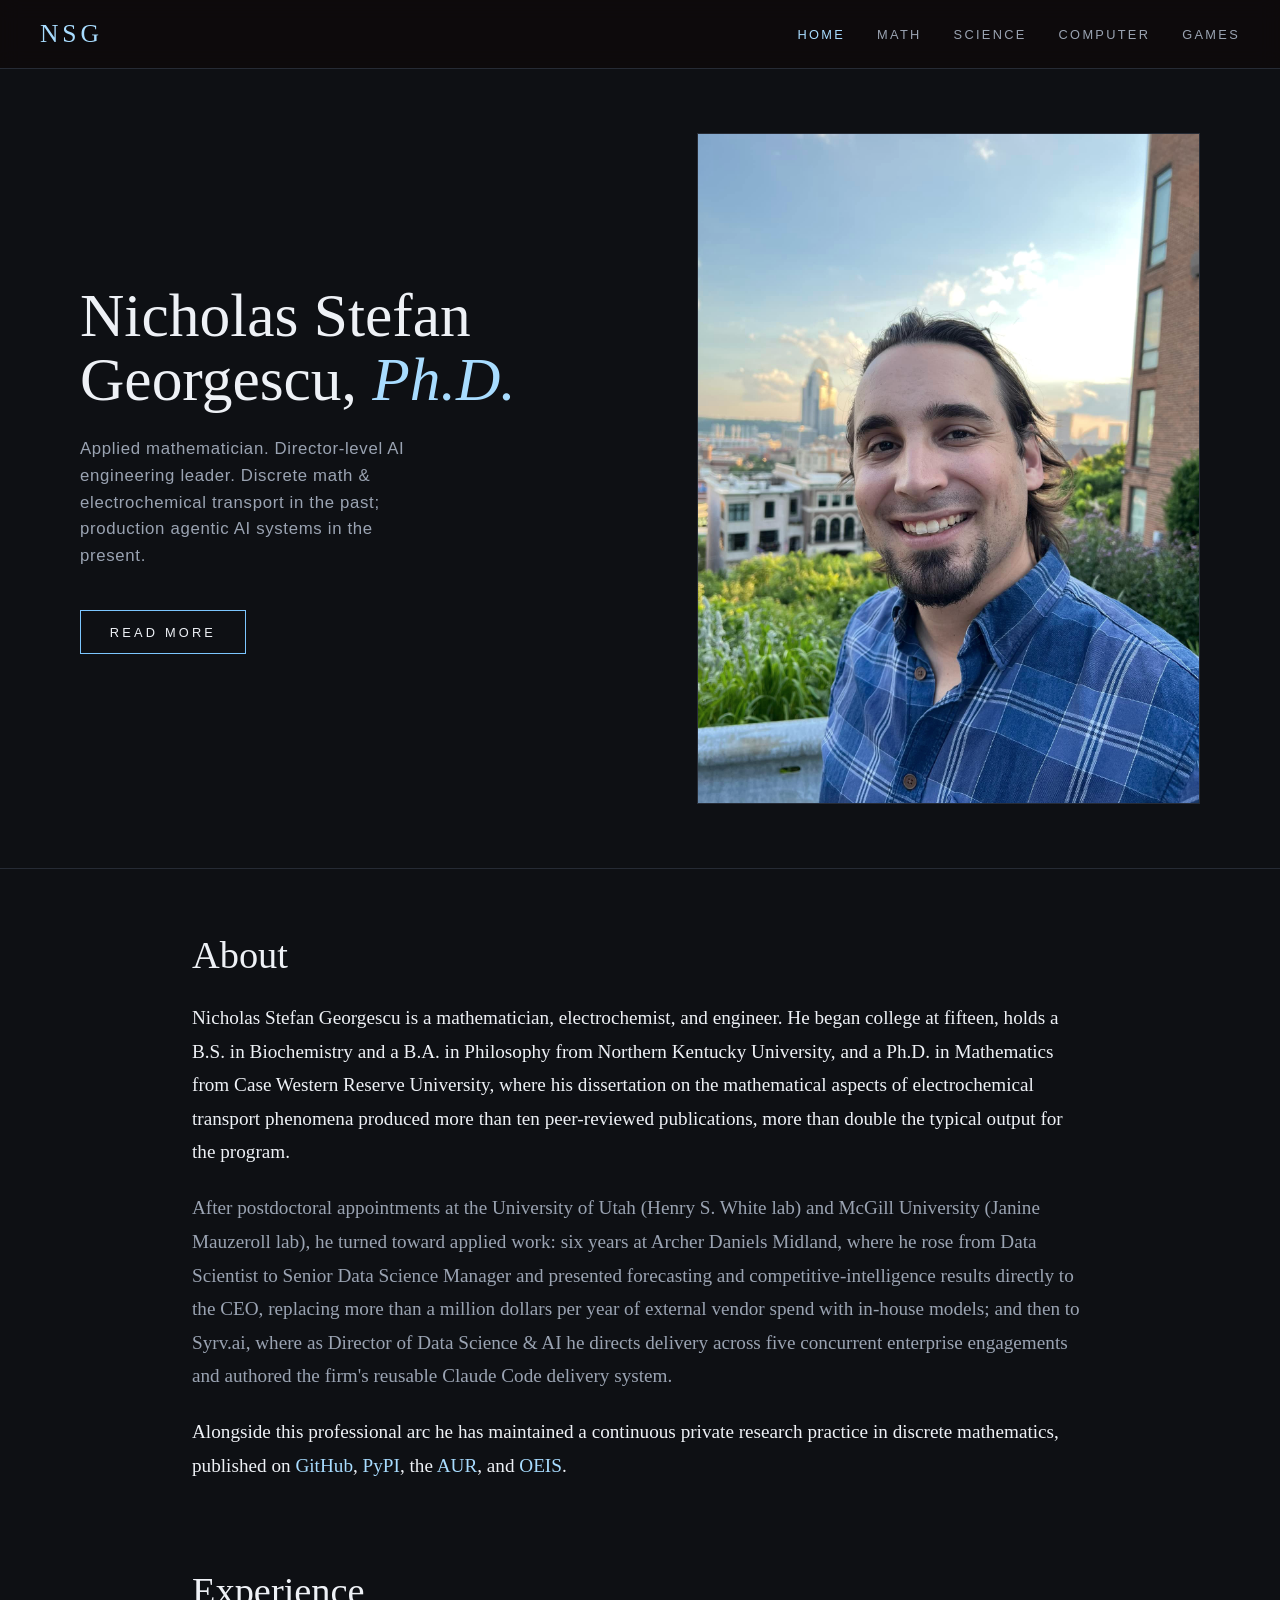
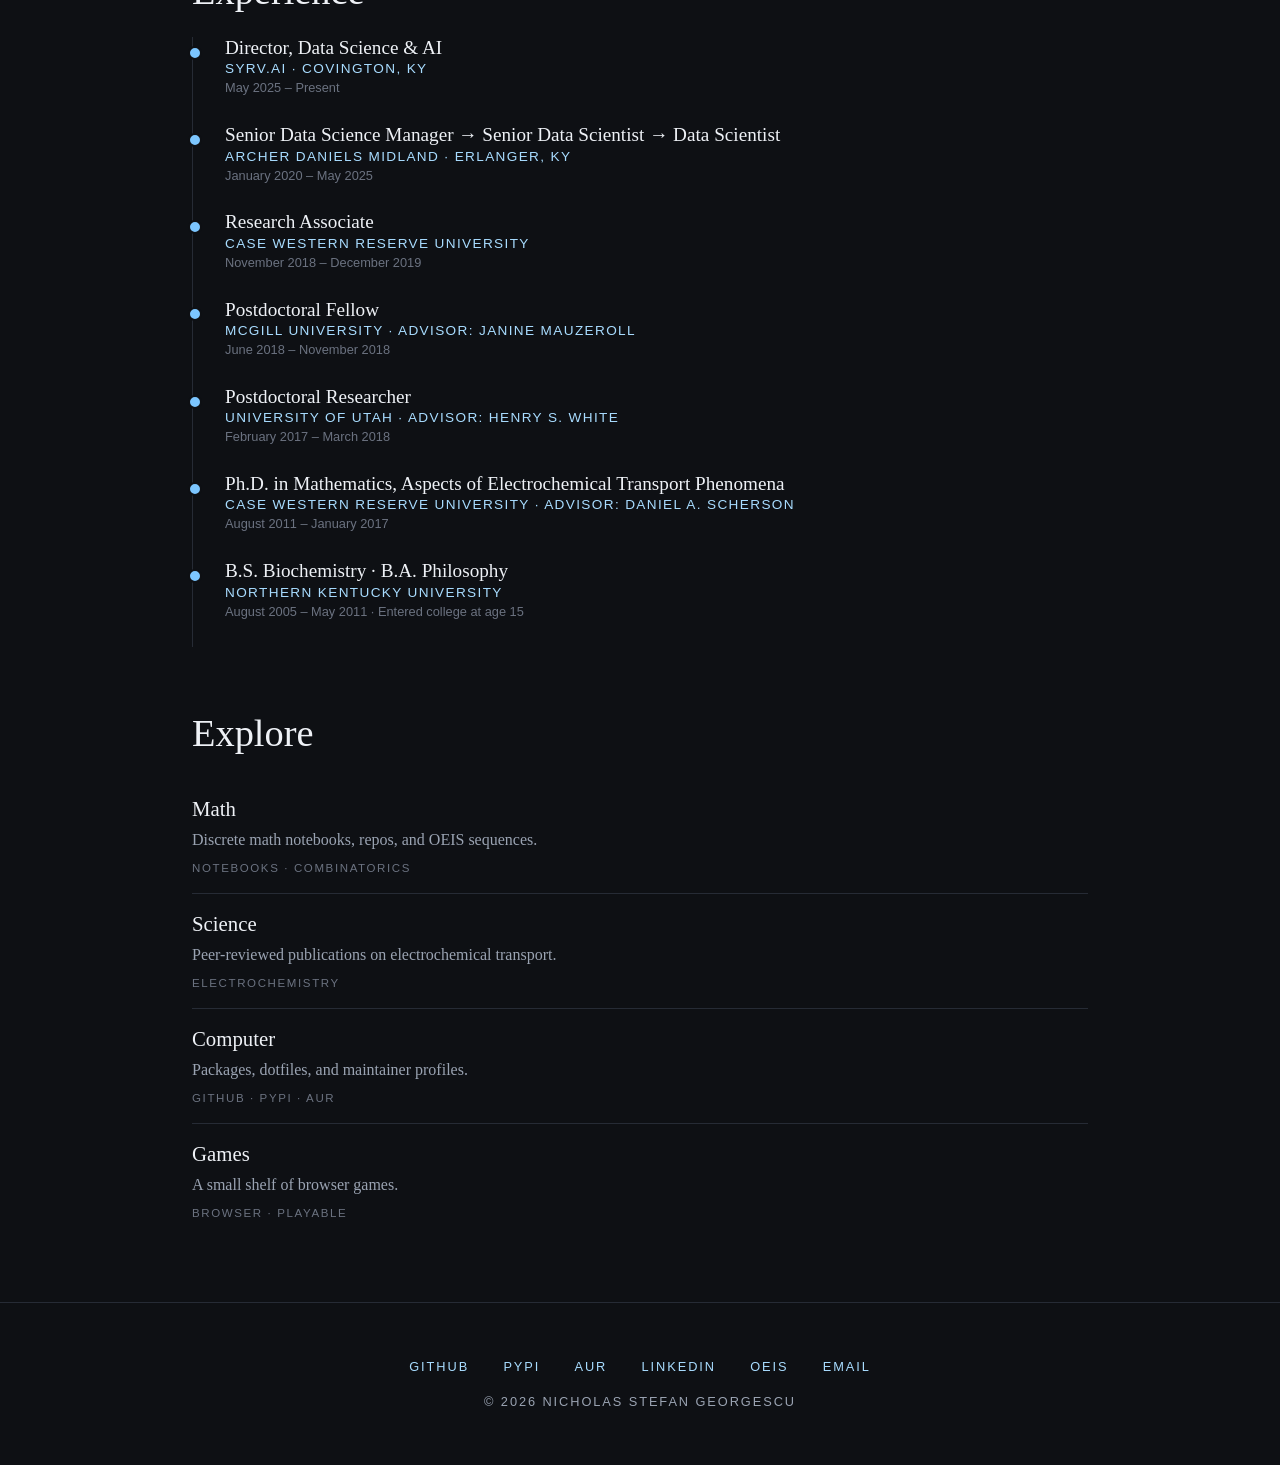
==== commit 749977d7: "Rename 'Elsewhere on this site' to 'Explore' Co-Authored-By: Claude Opus 4.7 <noreply@anthropic.com>" ====
--- a/index.html
+++ b/index.html
@@ -104,7 +104,7 @@
 </section>
 
 <section class="content" id="elsewhere">
-  <h2 class="section-title">Elsewhere on this site</h2>
+  <h2 class="section-title">Explore</h2>
   <div class="cards">
     <div class="card">
       <h4><a href="math.html">Math</a></h4>
--- a/style.css
+++ b/style.css
@@ -1,13 +1,13 @@
 :root {
-  --bg: #0e0b0c;
-  --bg-soft: #161112;
-  --bg-card: #181315;
-  --fg: #f3ece9;
-  --fg-dim: #b9aca8;
-  --fg-faint: #786a66;
-  --accent: #8a2a3a;
-  --accent-soft: #c45a6c;
-  --rule: #2a1f22;
+  --bg: #0e1014;
+  --bg-soft: #12151b;
+  --bg-card: #171a21;
+  --fg: #eef1f6;
+  --fg-dim: #9aa3b2;
+  --fg-faint: #6b7280;
+  --accent: #7cc6ff;
+  --accent-soft: #a8dcff;
+  --rule: #262b35;
   --serif: "Cormorant Garamond", "EB Garamond", Georgia, serif;
   --sans: "Inter", "Helvetica Neue", Arial, sans-serif;
 }
@@ -56,10 +56,10 @@
   font-size: 0.8rem; letter-spacing: 0.25em; text-transform: uppercase;
   transition: background 0.2s ease;
 }
-.cta:hover { background: var(--accent); color: var(--fg); }
+.cta:hover { background: var(--accent); color: var(--bg); }
 .hero-portrait {
   position: relative; aspect-ratio: 3 / 4;
-  background: linear-gradient(135deg, #1a1214 0%, #2a1820 100%);
+  background: linear-gradient(135deg, #12161f 0%, #1e2532 100%);
   border: 1px solid var(--rule);
   overflow: hidden;
 }
@@ -75,7 +75,7 @@
 }
 .page-header h1 {
   font-family: var(--serif); font-weight: 400;
-  font-size: clamp(2.2rem, 4vw, 3.2rem); line-height: 1.1;
+  font-size: clamp(2.8rem, 5vw, 3.8rem); line-height: 1.1;
 }
 .page-header .lede {
   font-family: var(--serif); font-size: 1.15rem;
@@ -95,18 +95,15 @@
 }
 .bio p.dim { color: var(--fg-dim); }
 
-/* CARDS */
-.cards { display: grid; grid-template-columns: repeat(auto-fill, minmax(260px, 1fr)); gap: 1.2rem; margin-top: 1.5rem; }
-.card {
-  background: var(--bg-card); border: 1px solid var(--rule);
-  padding: 1.5rem; transition: border-color 0.2s;
-}
-.card:hover { border-color: var(--accent); }
-.card h4 { font-family: var(--serif); font-size: 1.3rem; font-weight: 500; margin-bottom: 0.5rem; }
+/* ITEM LIST (was cards) */
+.cards { display: block; margin-top: 1rem; }
+.card { padding: 1.1rem 0; border-bottom: 1px solid var(--rule); }
+.card:last-child { border-bottom: none; }
+.card h4 { font-family: var(--serif); font-size: 1.3rem; font-weight: 500; margin-bottom: 0.35rem; }
 .card h4 a { color: var(--fg); }
 .card h4 a:hover { color: var(--accent-soft); }
-.card p { color: var(--fg-dim); font-size: 0.95rem; line-height: 1.55; margin-bottom: 0.8rem; }
-.card .tag { font-size: 0.7rem; letter-spacing: 0.15em; text-transform: uppercase; color: var(--fg-faint); }
+.card p { color: var(--fg-dim); font-size: 1rem; line-height: 1.6; margin-bottom: 0.35rem; font-family: var(--serif); }
+.card .tag { font-size: 0.72rem; letter-spacing: 0.14em; text-transform: uppercase; color: var(--fg-faint); }
 
 /* PUBLICATIONS */
 ol.pubs { list-style: none; counter-reset: pubs; }
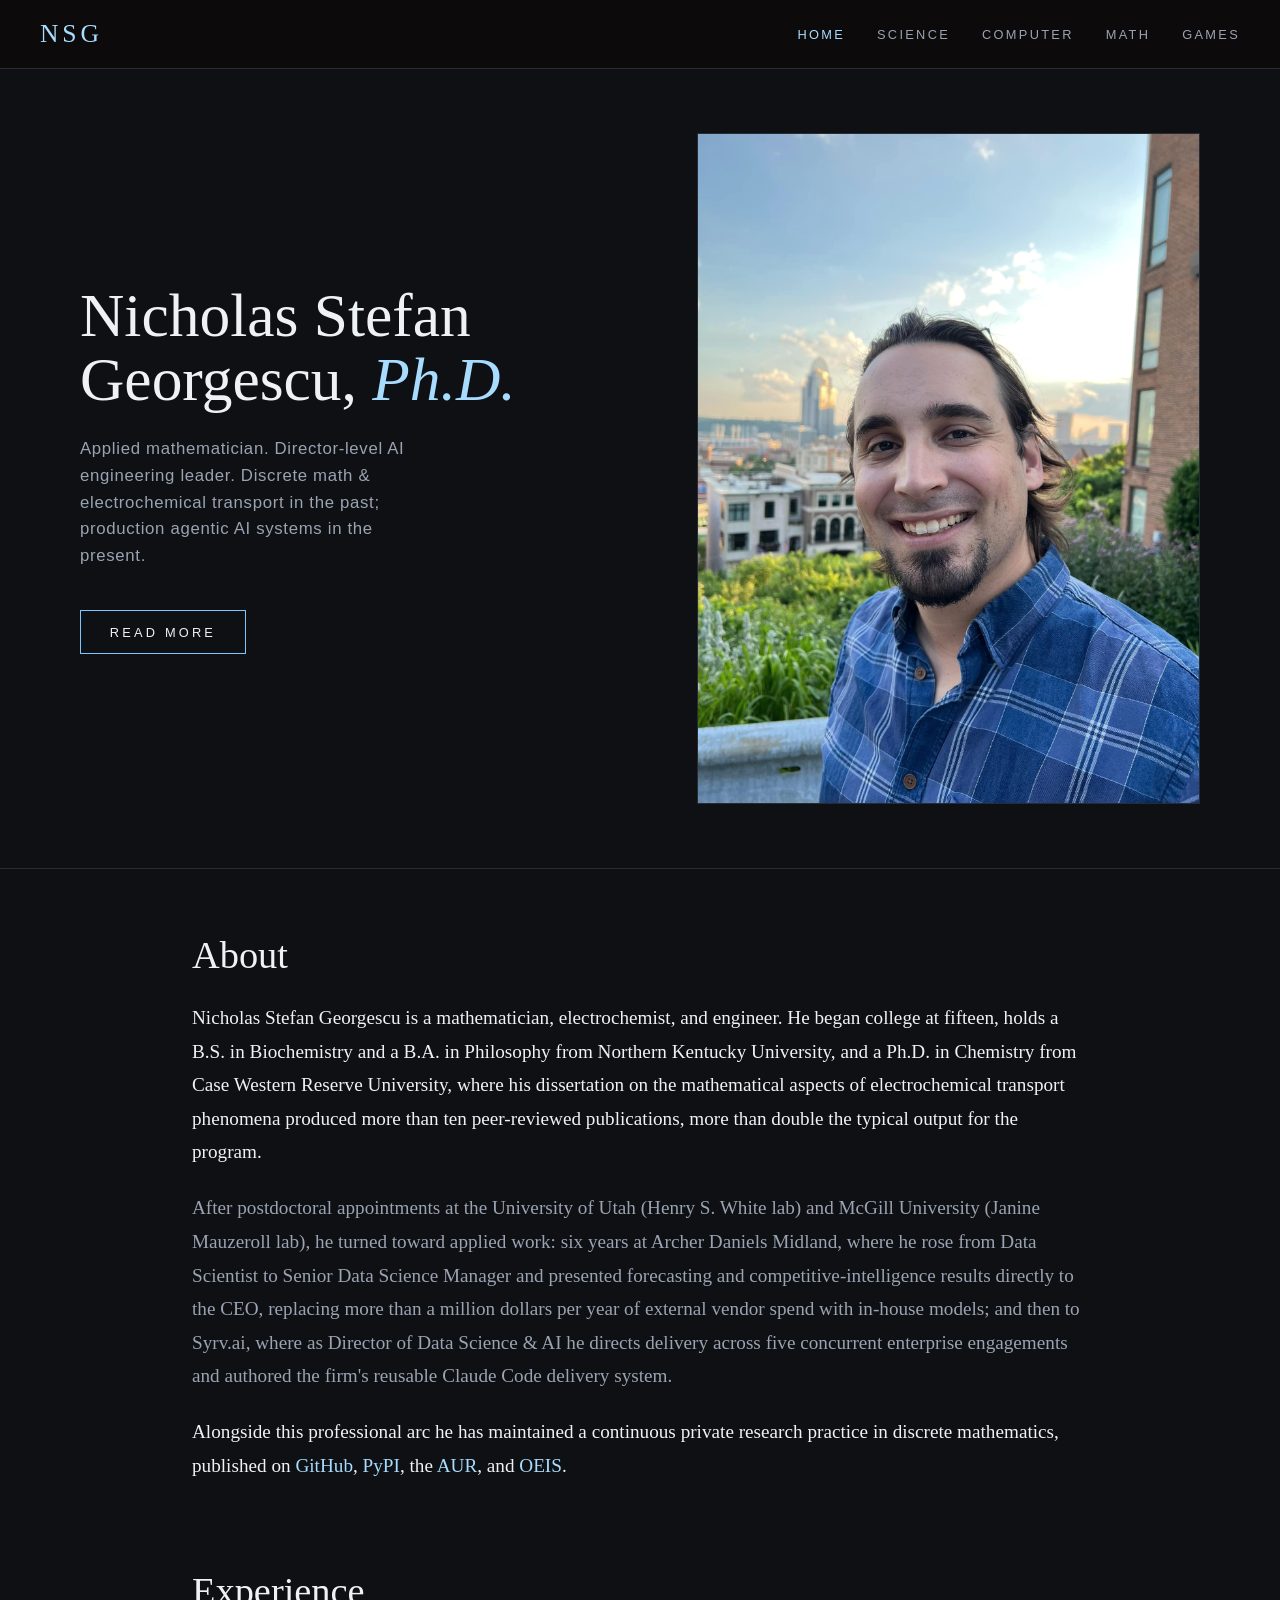
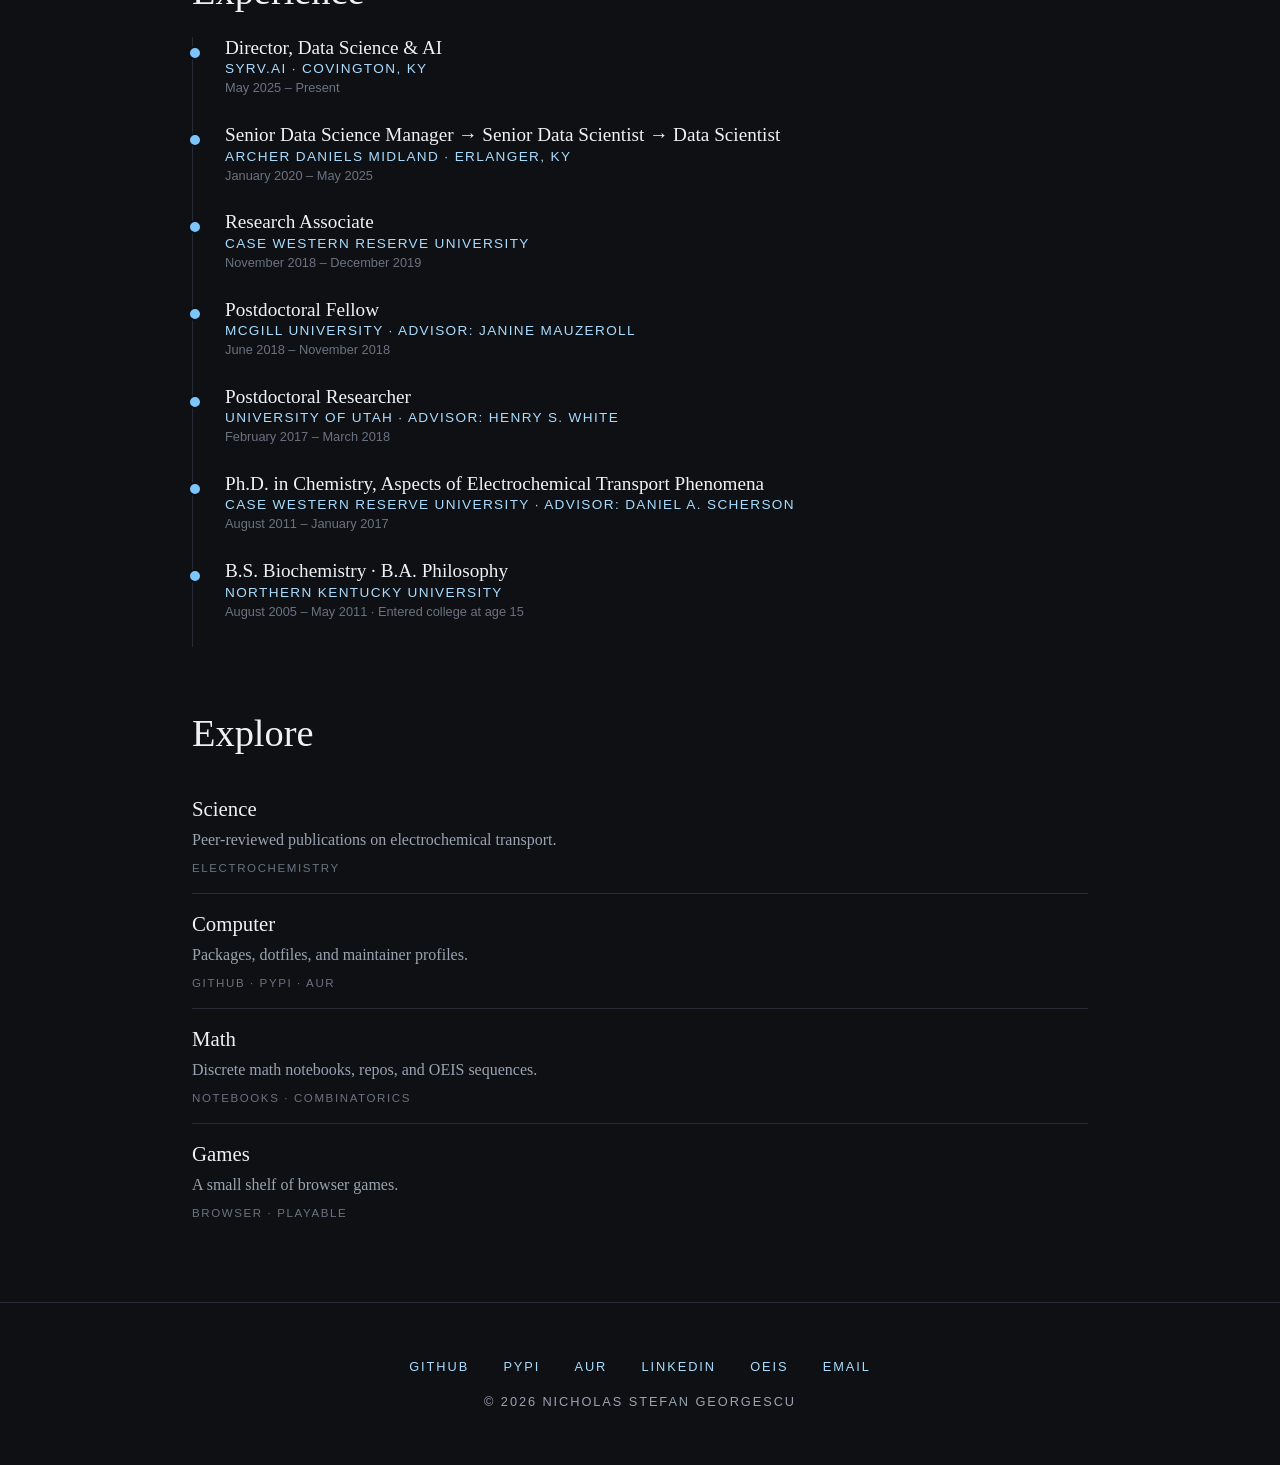
==== commit 72d663ea: "Correct PhD field to Chemistry; reorder nav to Science-Computer-Math-Games Ph.D. was listed as Mathe" ====
--- a/index.html
+++ b/index.html
@@ -12,9 +12,9 @@
   <a href="/" class="logo">NSG</a>
   <ul>
     <li><a href="/" class="active">Home</a></li>
-    <li><a href="math.html">Math</a></li>
     <li><a href="science.html">Science</a></li>
     <li><a href="computer.html">Computer</a></li>
+    <li><a href="math.html">Math</a></li>
     <li><a href="games/">Games</a></li>
   </ul>
 </nav>
@@ -37,7 +37,7 @@
   <p>
     Nicholas Stefan Georgescu is a mathematician, electrochemist, and engineer.
     He began college at fifteen, holds a B.S. in Biochemistry and a B.A. in Philosophy
-    from Northern Kentucky University, and a Ph.D. in Mathematics from Case Western
+    from Northern Kentucky University, and a Ph.D. in Chemistry from Case Western
     Reserve University, where his dissertation on the mathematical aspects of
     electrochemical transport phenomena produced more than ten peer-reviewed
     publications, more than double the typical output for the program.
@@ -91,7 +91,7 @@
       <div class="when">February 2017 &ndash; March 2018</div>
     </div>
     <div class="timeline-item">
-      <div class="role">Ph.D. in Mathematics, Aspects of Electrochemical Transport Phenomena</div>
+      <div class="role">Ph.D. in Chemistry, Aspects of Electrochemical Transport Phenomena</div>
       <div class="org">Case Western Reserve University · Advisor: Daniel A. Scherson</div>
       <div class="when">August 2011 &ndash; January 2017</div>
     </div>
@@ -107,11 +107,6 @@
   <h2 class="section-title">Explore</h2>
   <div class="cards">
     <div class="card">
-      <h4><a href="math.html">Math</a></h4>
-      <p>Discrete math notebooks, repos, and OEIS sequences.</p>
-      <span class="tag">Notebooks · Combinatorics</span>
-    </div>
-    <div class="card">
       <h4><a href="science.html">Science</a></h4>
       <p>Peer-reviewed publications on electrochemical transport.</p>
       <span class="tag">Electrochemistry</span>
@@ -120,6 +115,11 @@
       <h4><a href="computer.html">Computer</a></h4>
       <p>Packages, dotfiles, and maintainer profiles.</p>
       <span class="tag">GitHub · PyPI · AUR</span>
+    </div>
+    <div class="card">
+      <h4><a href="math.html">Math</a></h4>
+      <p>Discrete math notebooks, repos, and OEIS sequences.</p>
+      <span class="tag">Notebooks · Combinatorics</span>
     </div>
     <div class="card">
       <h4><a href="games/">Games</a></h4>
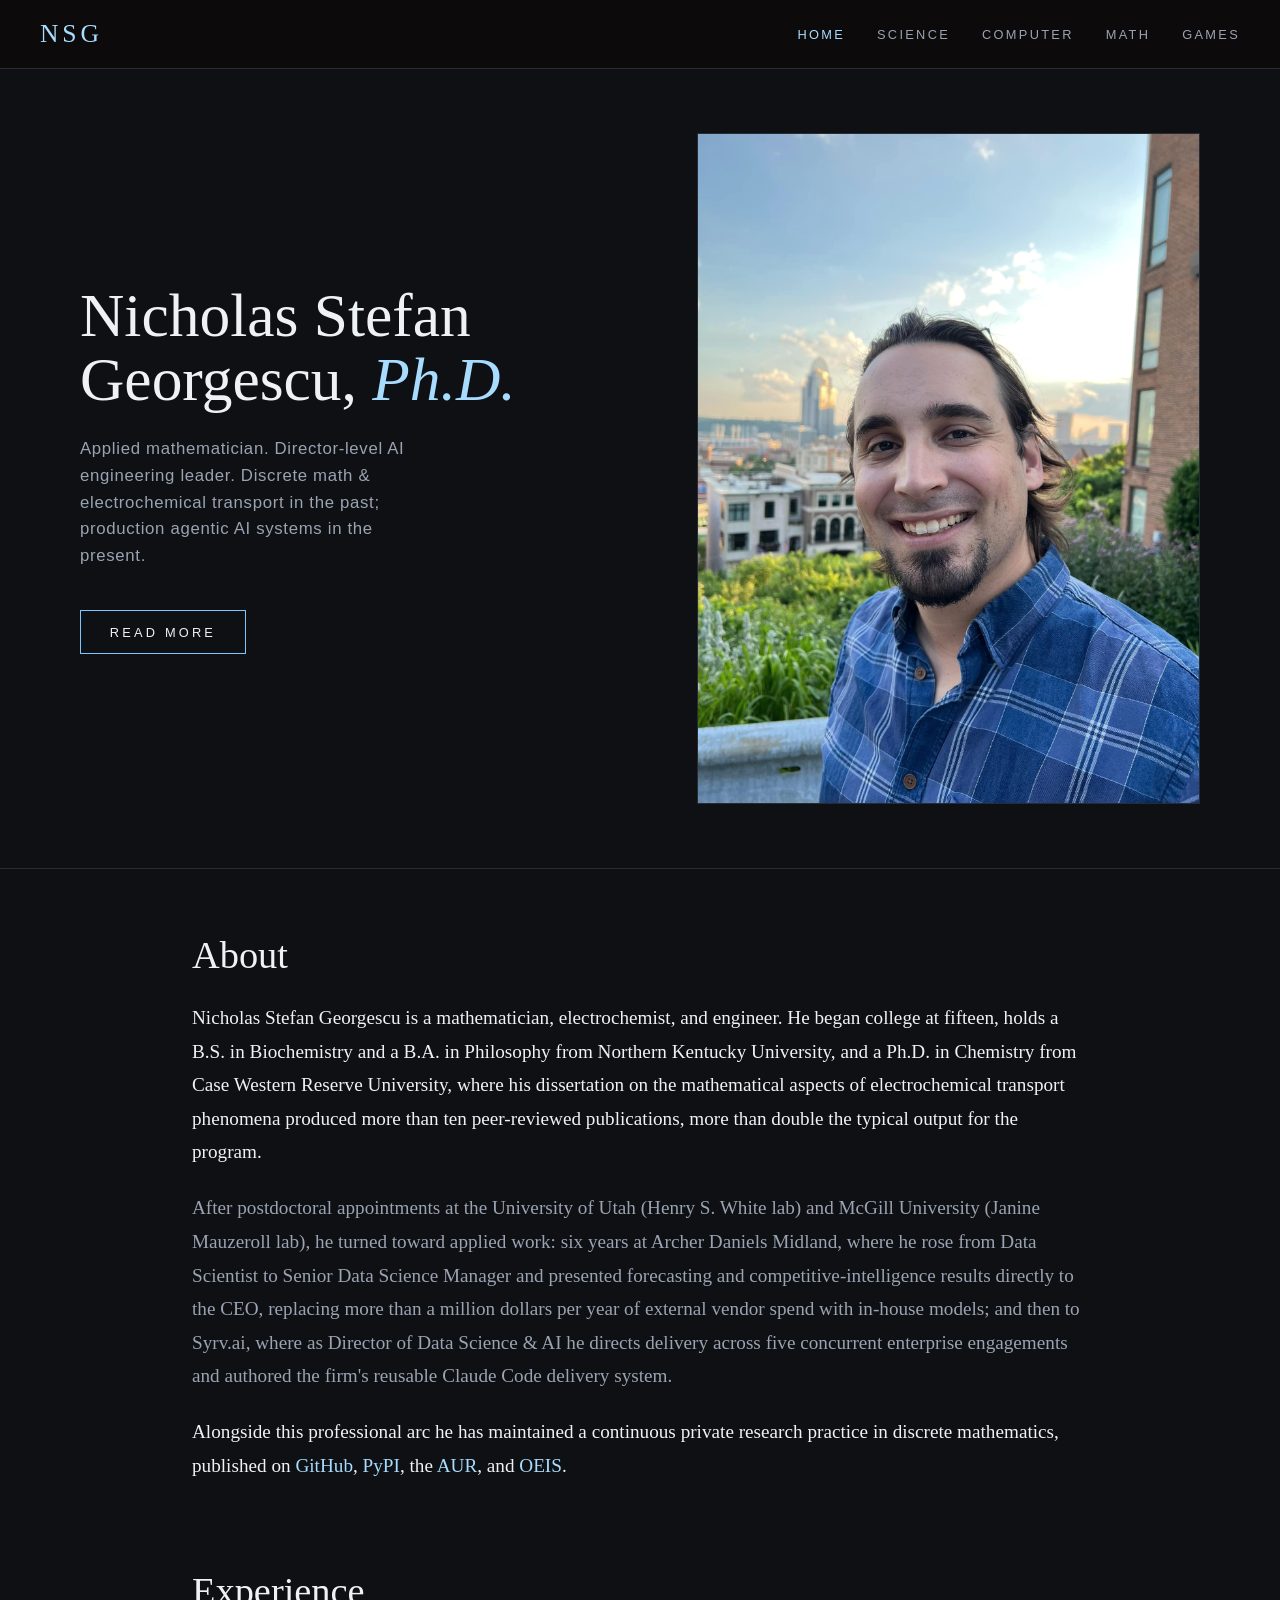
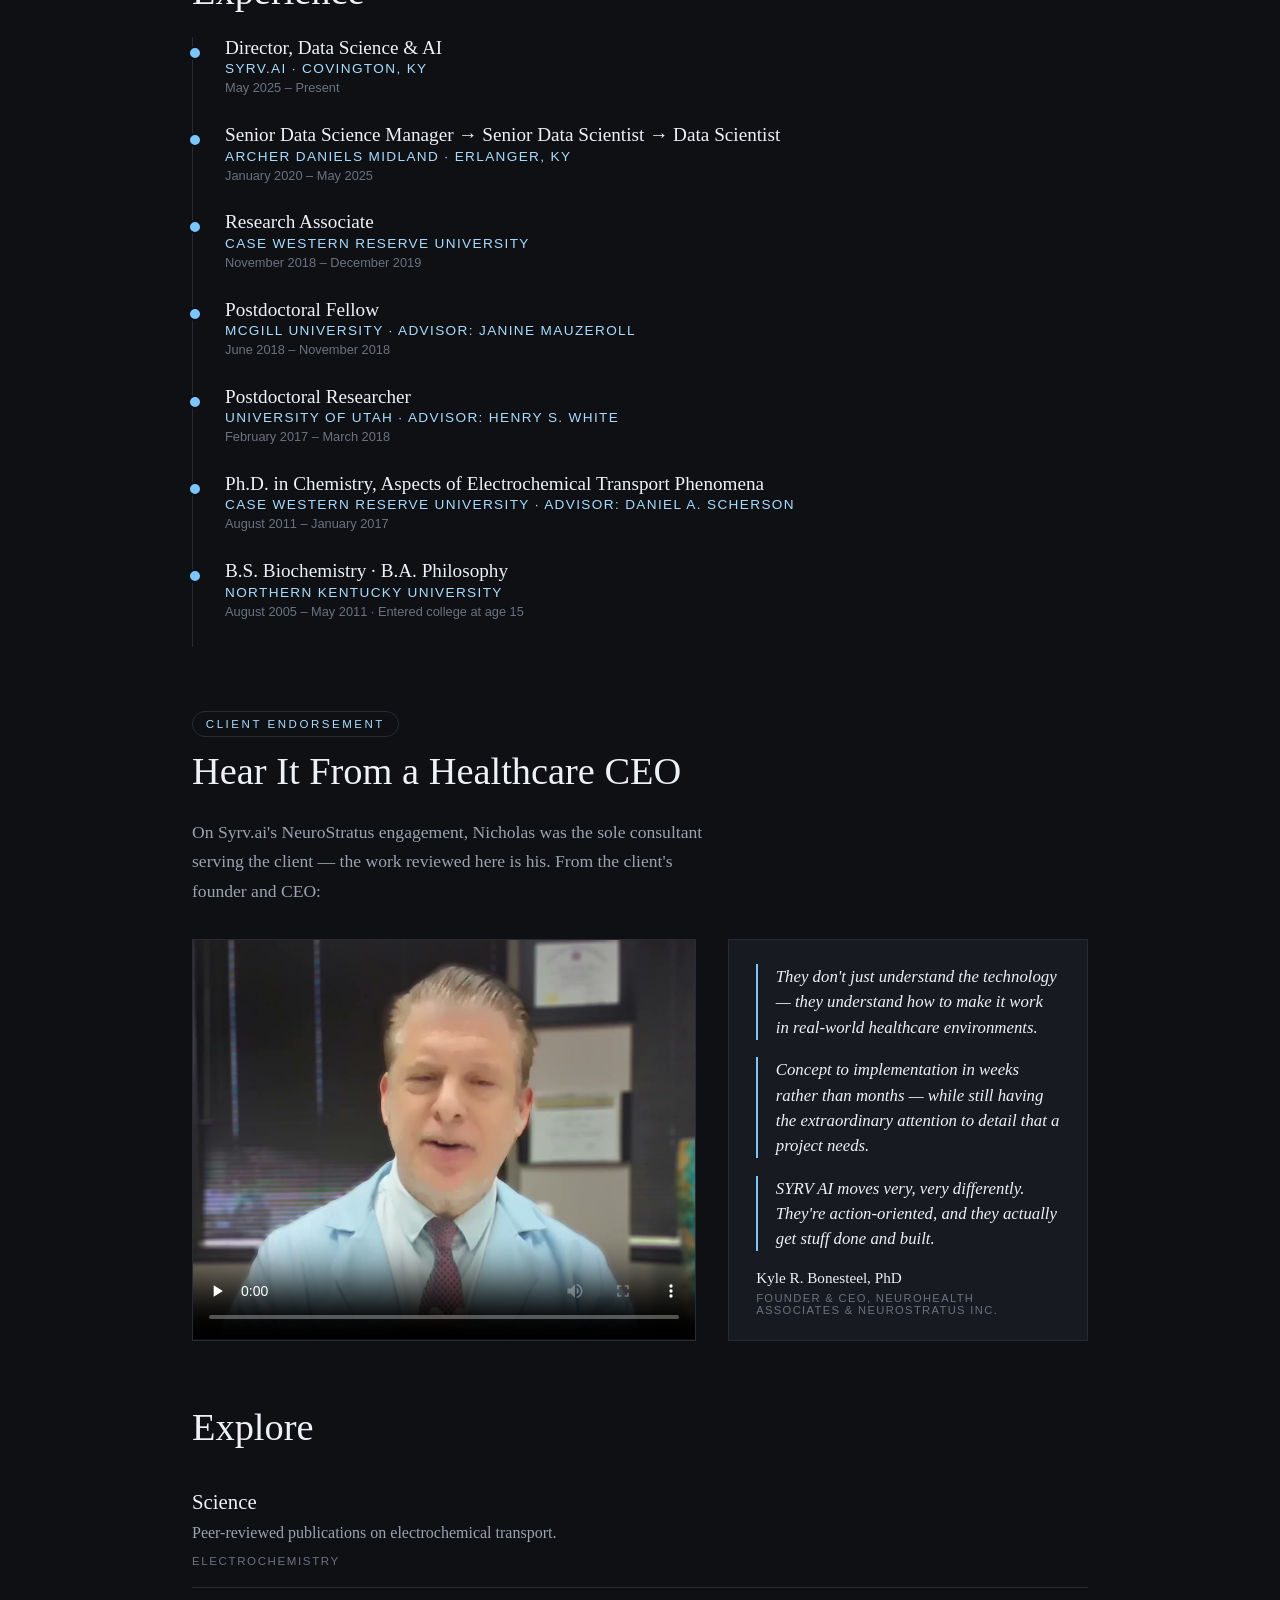
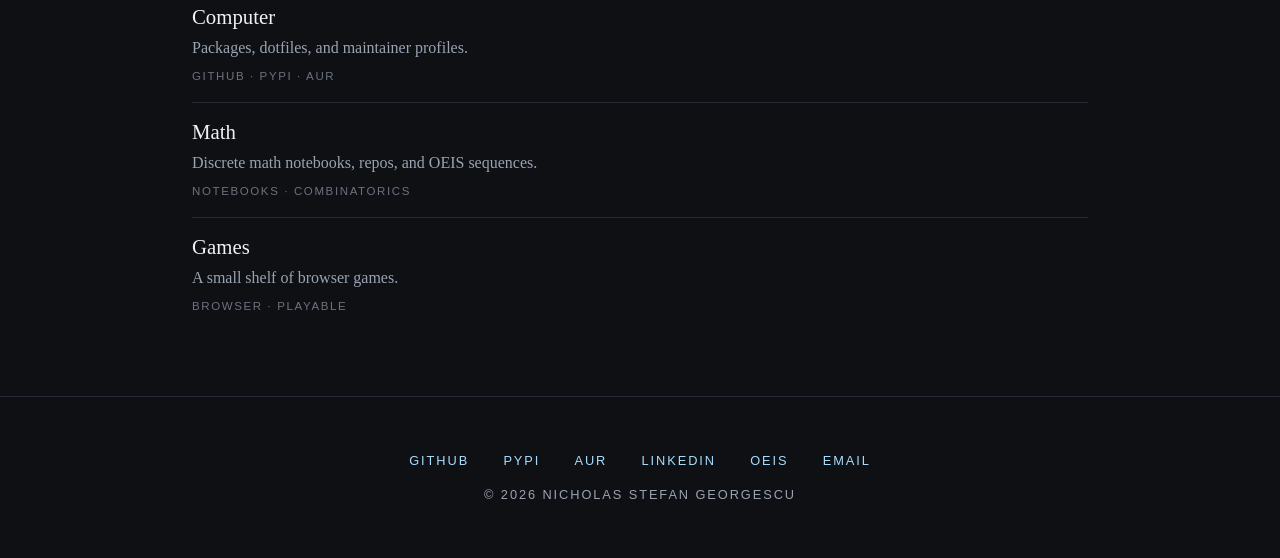
==== commit 6ca094ff: "Add Client Endorsement testimonial section with Bonesteel video Co-Authored-By: Claude Fable 5 <nore" ====
--- a/index.html
+++ b/index.html
@@ -103,6 +103,42 @@
   </div>
 </section>
 
+<section class="content" id="testimonial">
+  <span class="kicker">Client Endorsement</span>
+  <h2 class="section-title">Hear It From a Healthcare CEO</h2>
+  <p class="testimonial-context">
+    On Syrv.ai's NeuroStratus engagement, Nicholas was the sole consultant
+    serving the client &mdash; the work reviewed here is his. From the
+    client's founder and CEO:
+  </p>
+  <div class="testimonial-grid">
+    <video controls preload="none" playsinline
+           poster="videos/kyle-bonesteel-poster.jpg"
+           aria-label="Kyle Bonesteel testimonial — NeuroStratus">
+      <source src="videos/kyle-bonesteel-neurostatus.mp4" type="video/mp4">
+      <track kind="captions" src="videos/kyle-bonesteel-neurostatus.vtt" srclang="en" label="English" default>
+    </video>
+    <figure class="testimonial-quotes">
+      <blockquote>
+        They don't just understand the technology &mdash; they understand how to
+        make it work in real-world healthcare environments.
+      </blockquote>
+      <blockquote>
+        Concept to implementation in weeks rather than months &mdash; while still
+        having the extraordinary attention to detail that a project needs.
+      </blockquote>
+      <blockquote>
+        SYRV AI moves very, very differently. They're action-oriented, and they
+        actually get stuff done and built.
+      </blockquote>
+      <figcaption>
+        Kyle R. Bonesteel, PhD<br>
+        <span>Founder &amp; CEO, NeuroHealth Associates &amp; NeuroStratus Inc.</span>
+      </figcaption>
+    </figure>
+  </div>
+</section>
+
 <section class="content" id="elsewhere">
   <h2 class="section-title">Explore</h2>
   <div class="cards">
--- a/style.css
+++ b/style.css
@@ -153,6 +153,44 @@
 p.profiles a { color: var(--accent-soft); }
 p.profiles a:hover { color: var(--fg); }
 
+/* TESTIMONIAL */
+.kicker {
+  display: inline-block; margin-bottom: 0.8rem;
+  font-size: 0.72rem; letter-spacing: 0.22em; text-transform: uppercase;
+  color: var(--accent-soft); border: 1px solid var(--rule);
+  padding: 0.35rem 0.8rem; border-radius: 999px;
+}
+.testimonial-context {
+  font-family: var(--serif); font-size: 1.1rem; line-height: 1.7;
+  color: var(--fg-dim); max-width: 60ch; margin-bottom: 2rem;
+}
+.testimonial-grid {
+  display: grid; grid-template-columns: 1.4fr 1fr;
+  gap: 2rem; align-items: stretch;
+}
+.testimonial-grid video {
+  width: 100%; height: 100%; object-fit: cover; display: block;
+  background: #000; border: 1px solid var(--rule);
+}
+.testimonial-quotes {
+  background: var(--bg-card); border: 1px solid var(--rule);
+  padding: 1.5rem 1.7rem;
+}
+.testimonial-quotes blockquote {
+  font-family: var(--serif); font-style: italic;
+  font-size: 1.05rem; line-height: 1.5; color: var(--fg);
+  padding-left: 1.1rem; border-left: 2px solid var(--accent);
+  margin-bottom: 1.1rem;
+}
+.testimonial-quotes figcaption {
+  color: var(--fg); font-size: 0.95rem; font-family: var(--serif);
+}
+.testimonial-quotes figcaption span {
+  display: block; margin-top: 0.3rem;
+  color: var(--fg-faint); font-family: var(--sans);
+  font-size: 0.7rem; letter-spacing: 0.12em; text-transform: uppercase;
+}
+
 /* FOOTER */
 footer { padding: 3.5rem 2rem; text-align: center; color: var(--fg-dim);
          font-size: 0.8rem; letter-spacing: 0.15em; text-transform: uppercase;
@@ -169,4 +207,6 @@
   section.content { padding: 3rem 1.5rem; }
   .page-header { padding: 3rem 1.5rem 0.5rem; }
   h2.section-title { font-size: 1.8rem; }
-}
+  .testimonial-grid { grid-template-columns: 1fr; gap: 1.5rem; }
+  .testimonial-grid video { height: auto; aspect-ratio: 16 / 9; }
+}
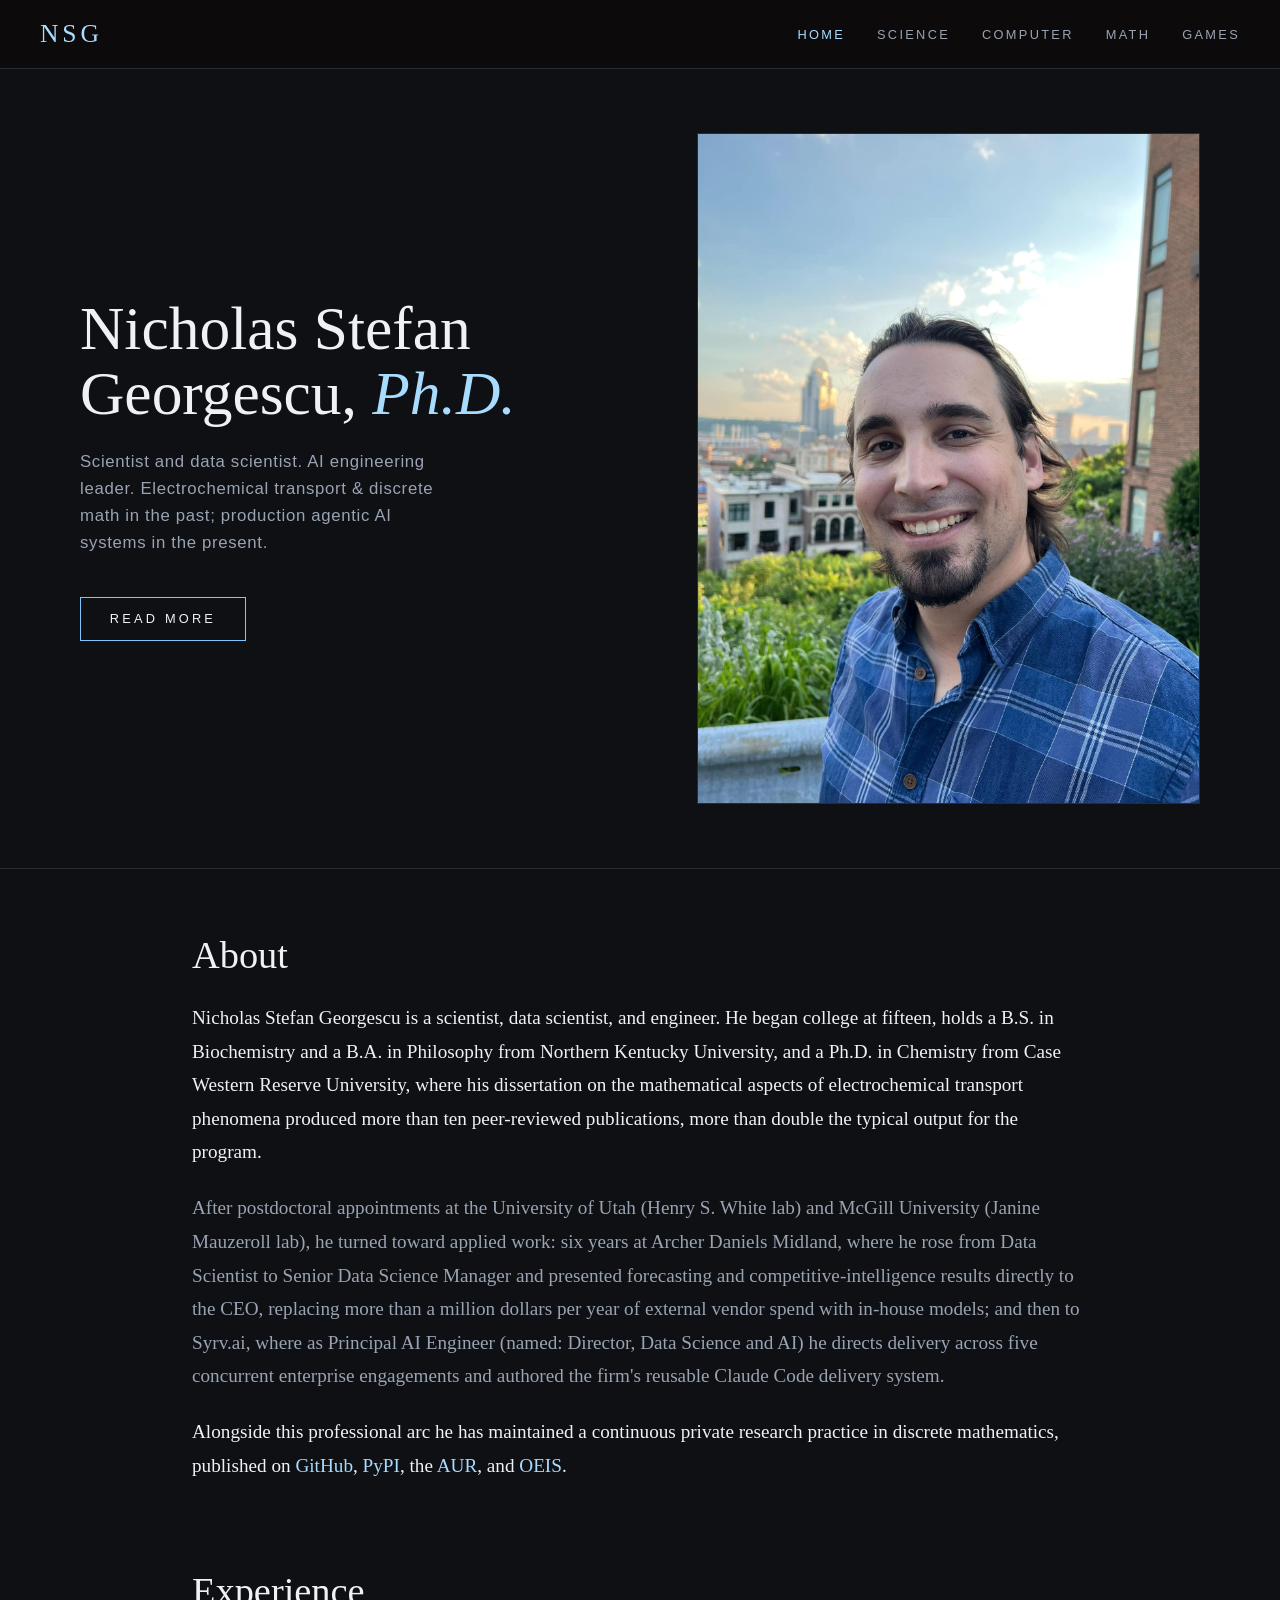
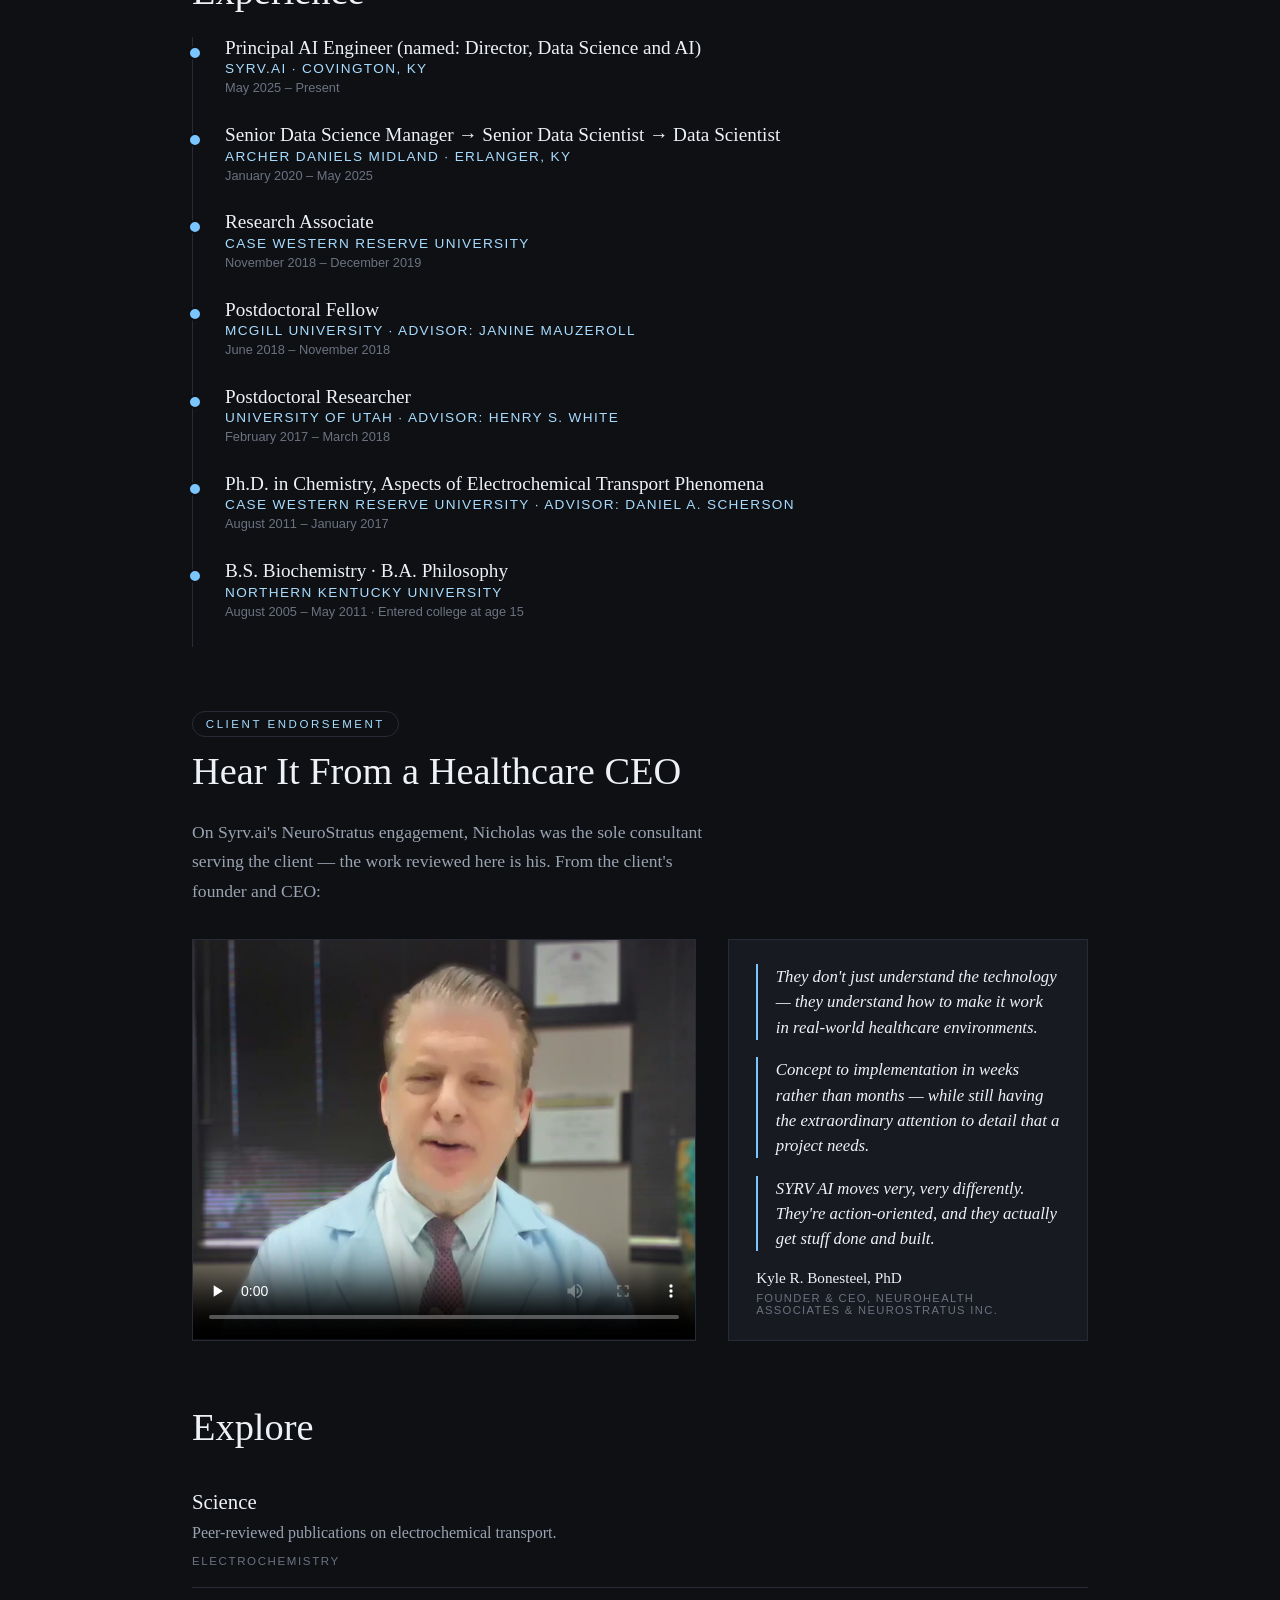
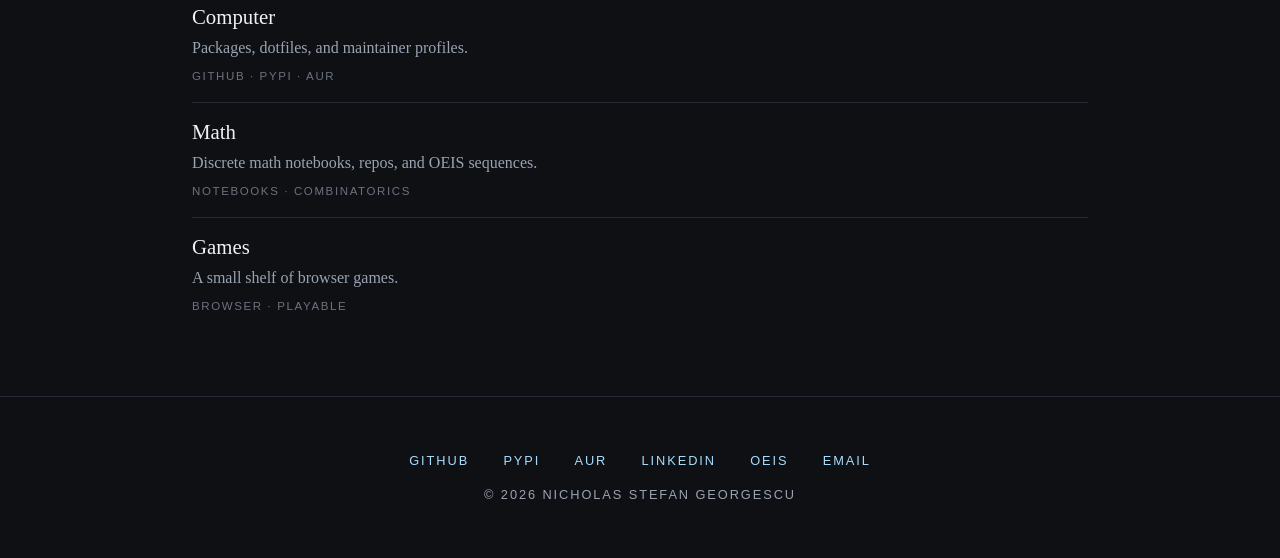
==== commit 94219cca: "Retitle Syrv role to Principal AI Engineer; reframe bio as scientist/data scientist Co-Authored-By: " ====
--- a/index.html
+++ b/index.html
@@ -23,8 +23,8 @@
   <div class="hero-text">
     <h1>Nicholas Stefan Georgescu, <em>Ph.D.</em></h1>
     <p class="tagline">
-      Applied mathematician. Director-level AI engineering leader.
-      Discrete math &amp; electrochemical transport in the past;
+      Scientist and data scientist. AI engineering leader.
+      Electrochemical transport &amp; discrete math in the past;
       production agentic AI systems in the present.
     </p>
     <a class="cta" href="#about">Read More</a>
@@ -35,7 +35,7 @@
 <section class="content bio" id="about">
   <h2 class="section-title">About</h2>
   <p>
-    Nicholas Stefan Georgescu is a mathematician, electrochemist, and engineer.
+    Nicholas Stefan Georgescu is a scientist, data scientist, and engineer.
     He began college at fifteen, holds a B.S. in Biochemistry and a B.A. in Philosophy
     from Northern Kentucky University, and a Ph.D. in Chemistry from Case Western
     Reserve University, where his dissertation on the mathematical aspects of
@@ -49,7 +49,7 @@
     Data Science Manager and presented forecasting and competitive-intelligence
     results directly to the CEO, replacing more than a million dollars per year of
     external vendor spend with in-house models; and then to Syrv.ai, where as
-    Director of Data Science &amp; AI he directs delivery across five concurrent
+    Principal AI Engineer (named: Director, Data Science and AI) he directs delivery across five concurrent
     enterprise engagements and authored the firm's reusable Claude Code delivery system.
   </p>
   <p>
@@ -66,7 +66,7 @@
   <h2 class="section-title">Experience</h2>
   <div class="timeline">
     <div class="timeline-item">
-      <div class="role">Director, Data Science &amp; AI</div>
+      <div class="role">Principal AI Engineer (named: Director, Data Science and AI)</div>
       <div class="org">Syrv.ai · Covington, KY</div>
       <div class="when">May 2025 &ndash; Present</div>
     </div>
